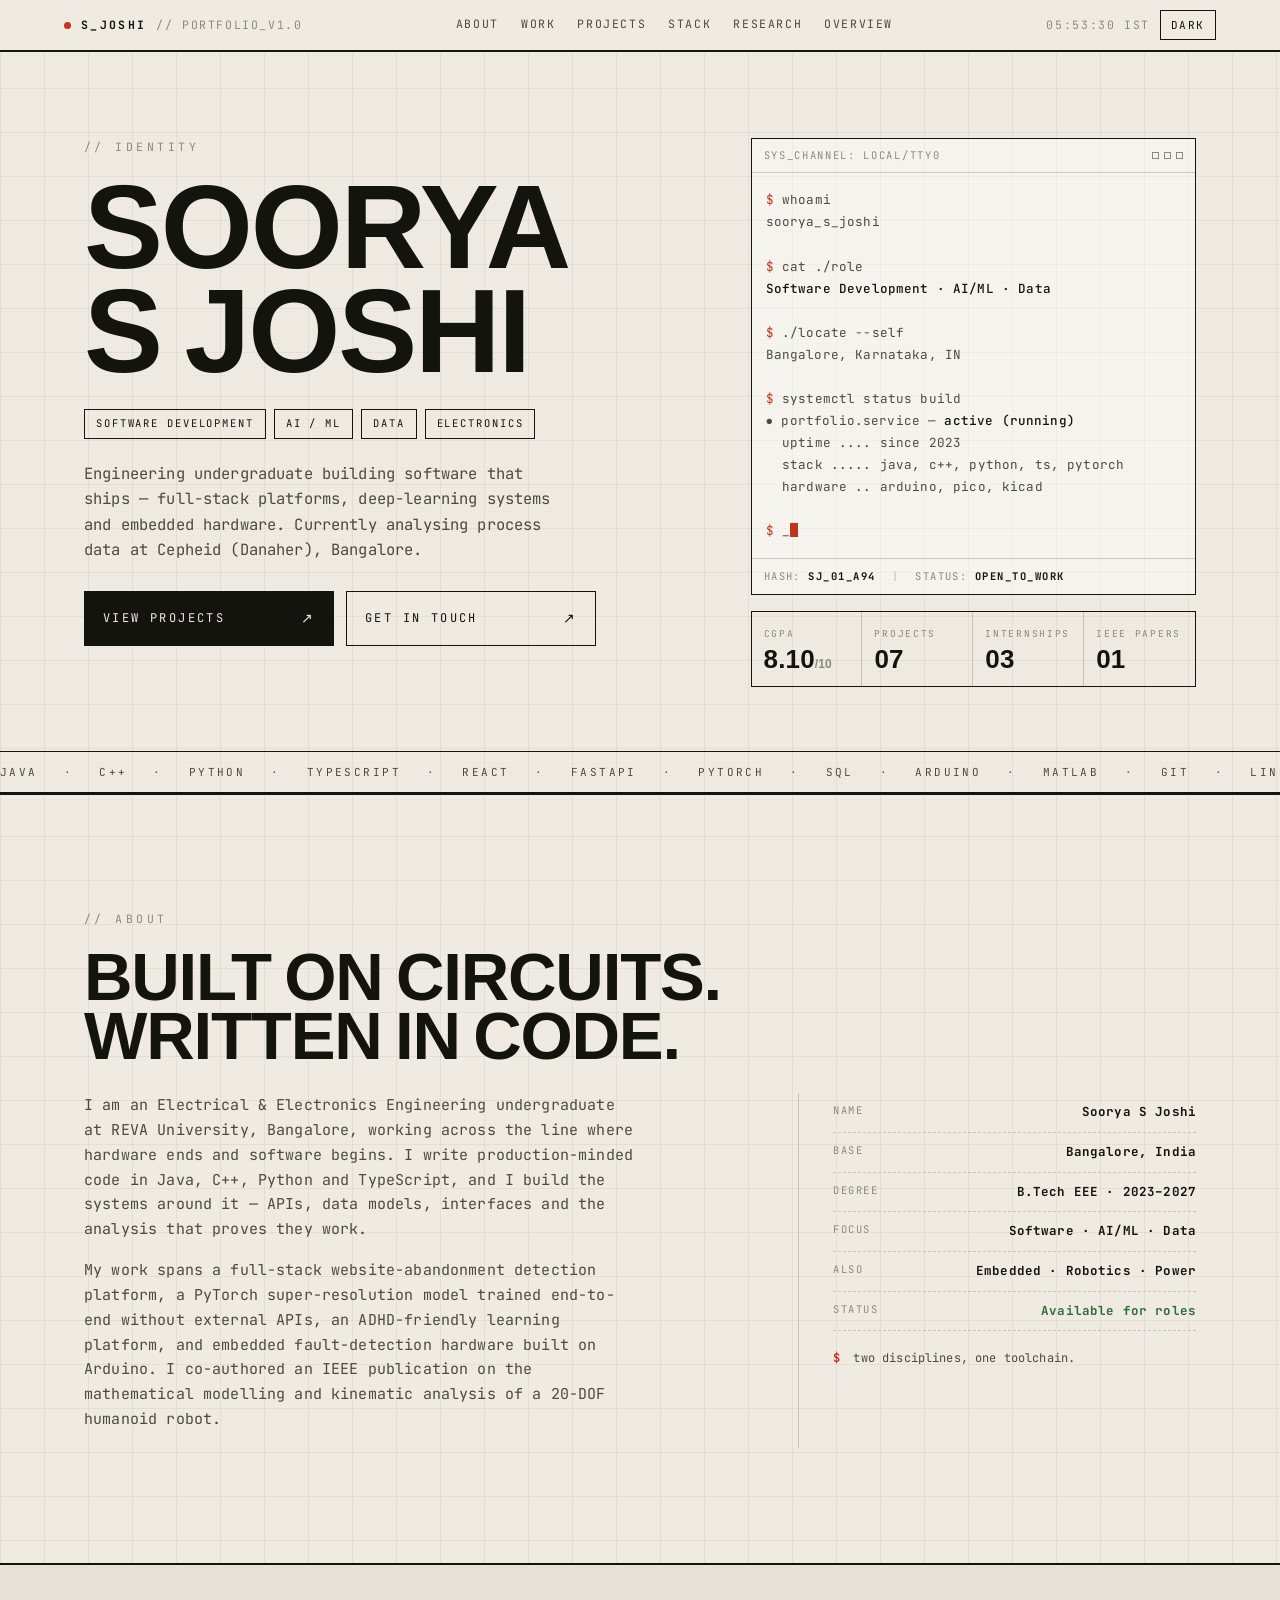
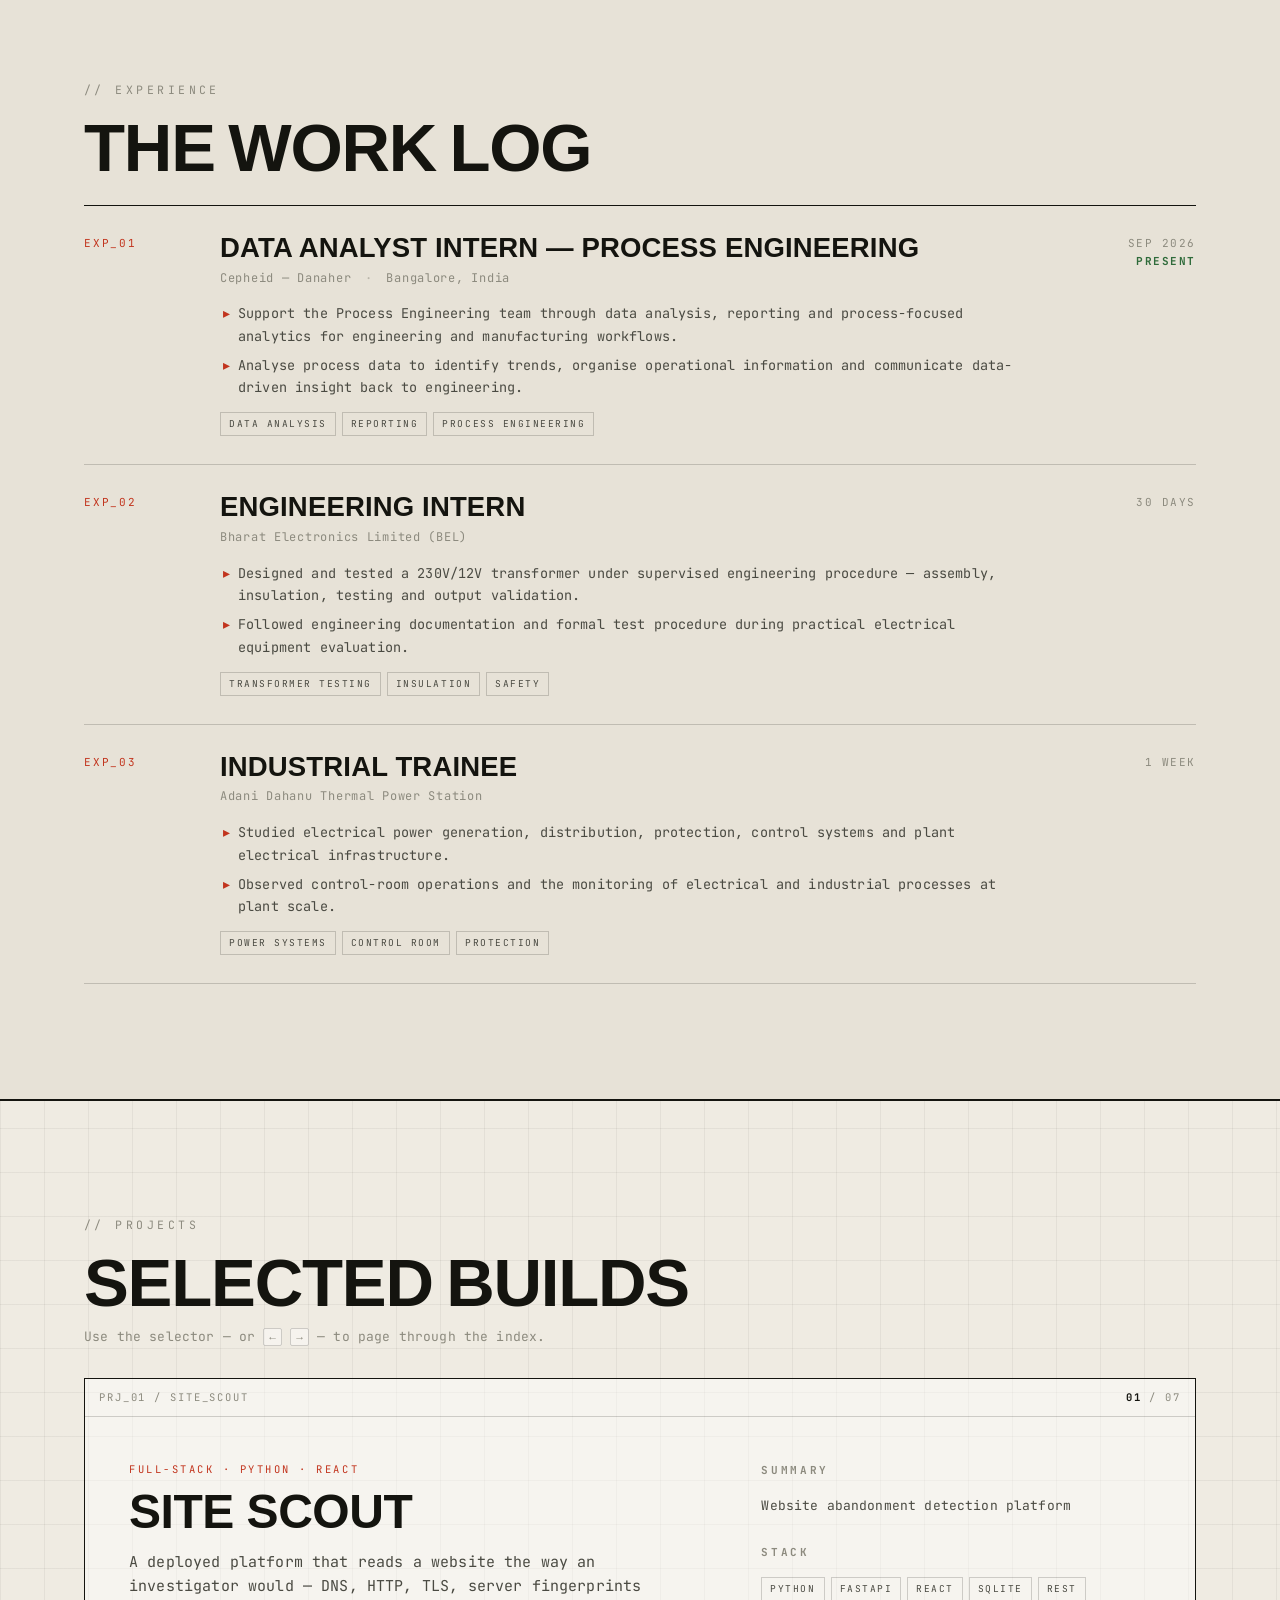
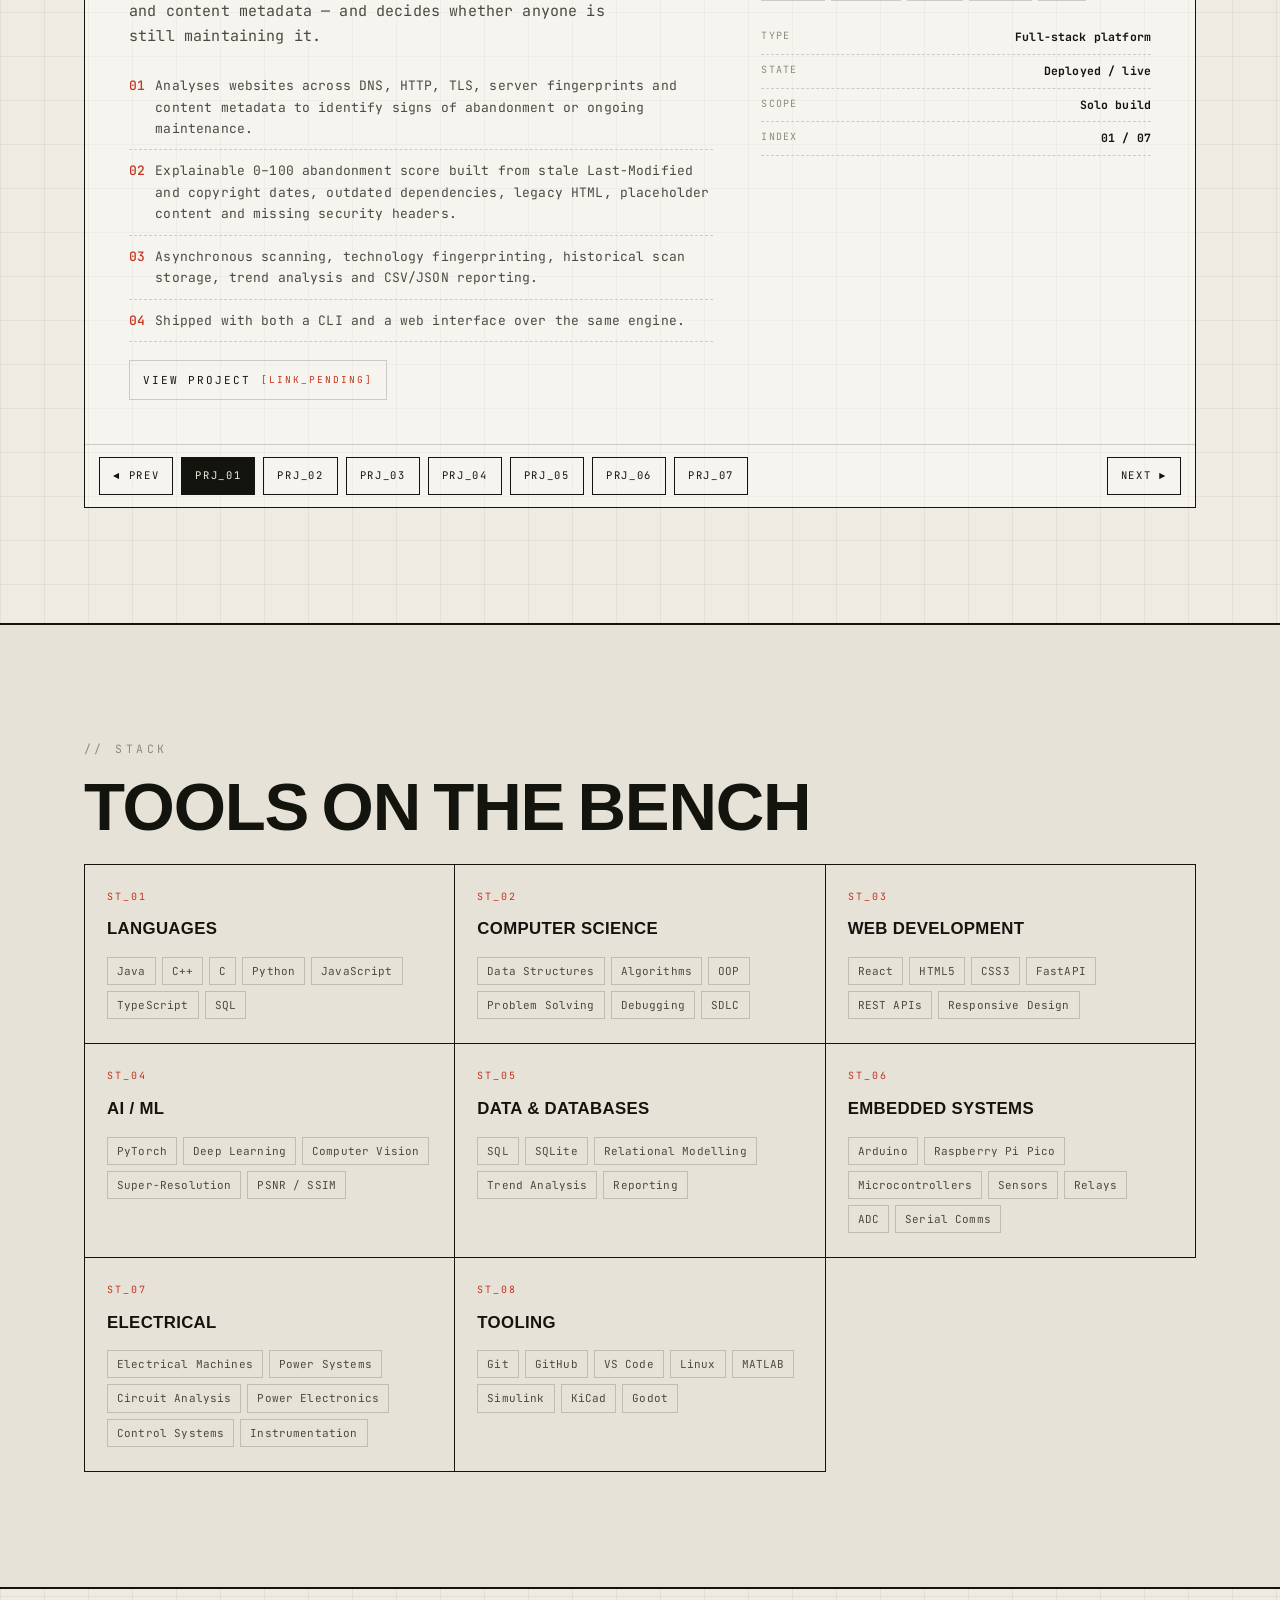
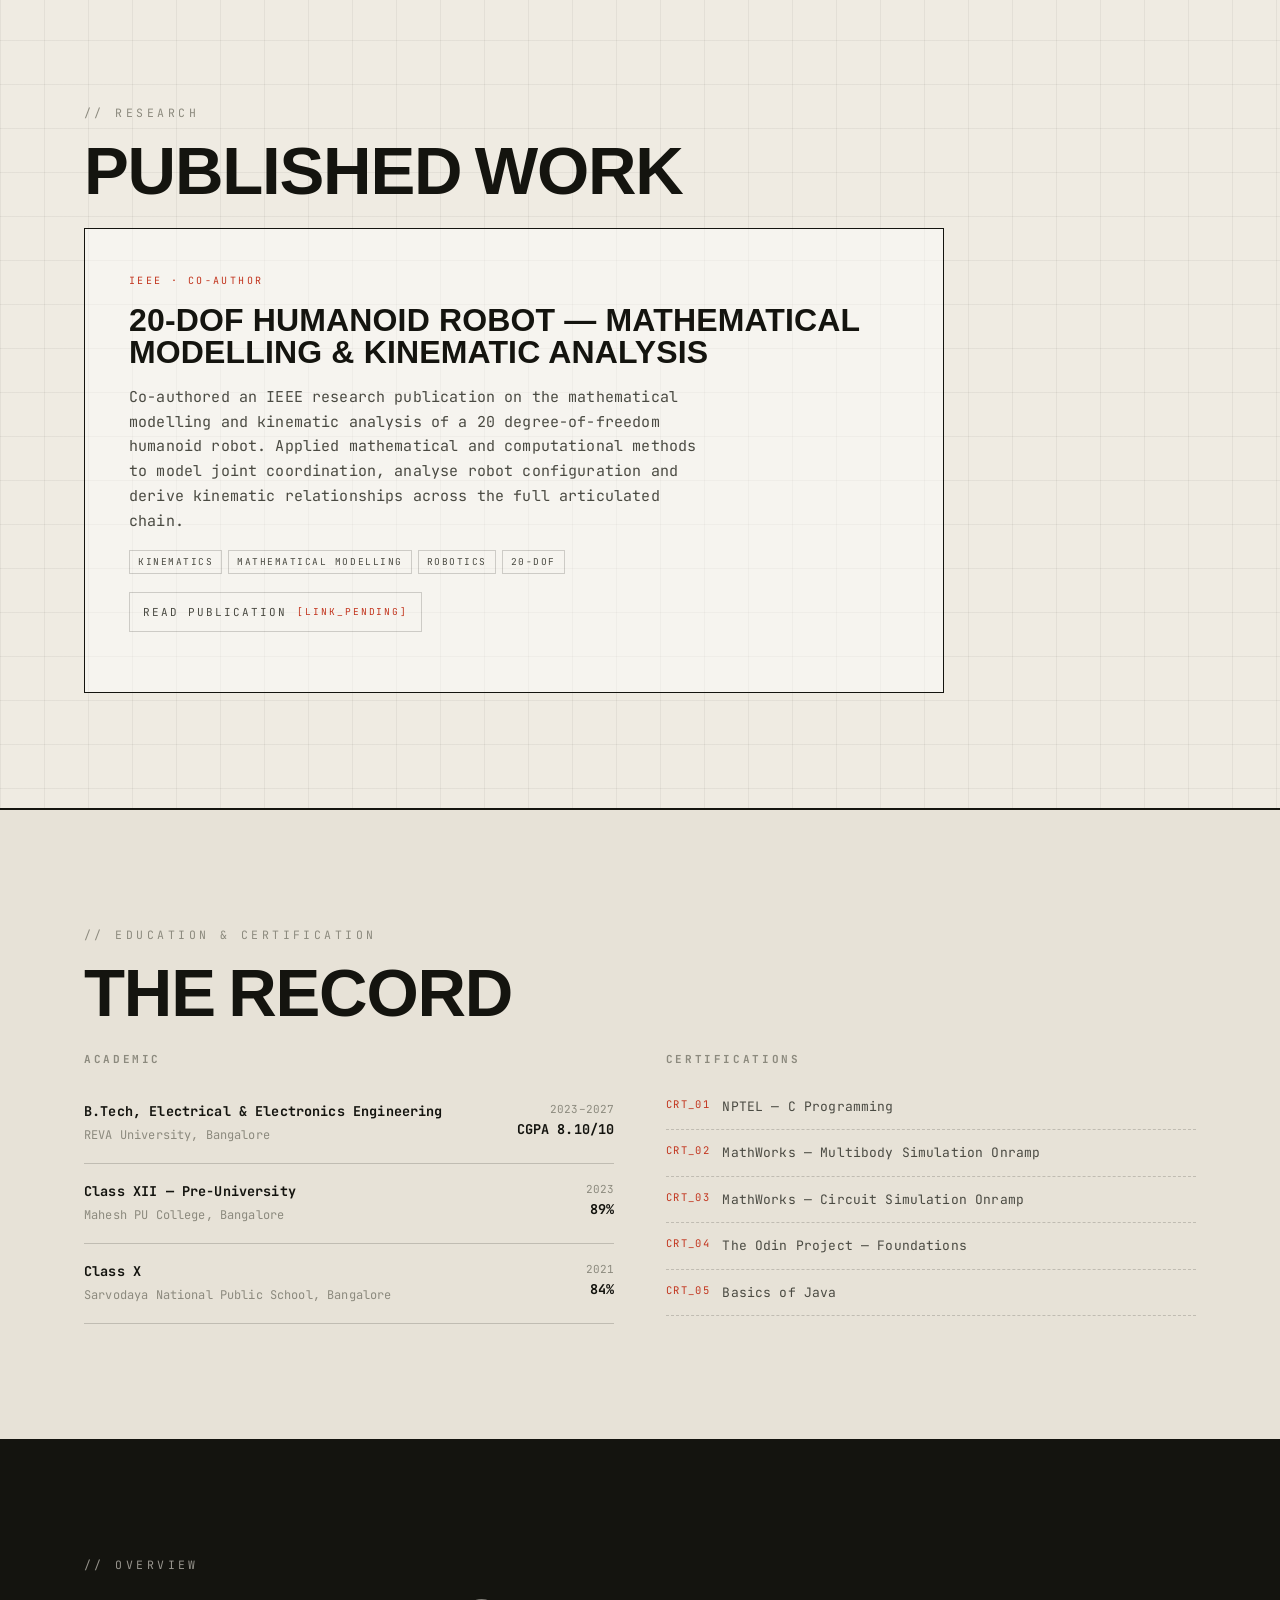
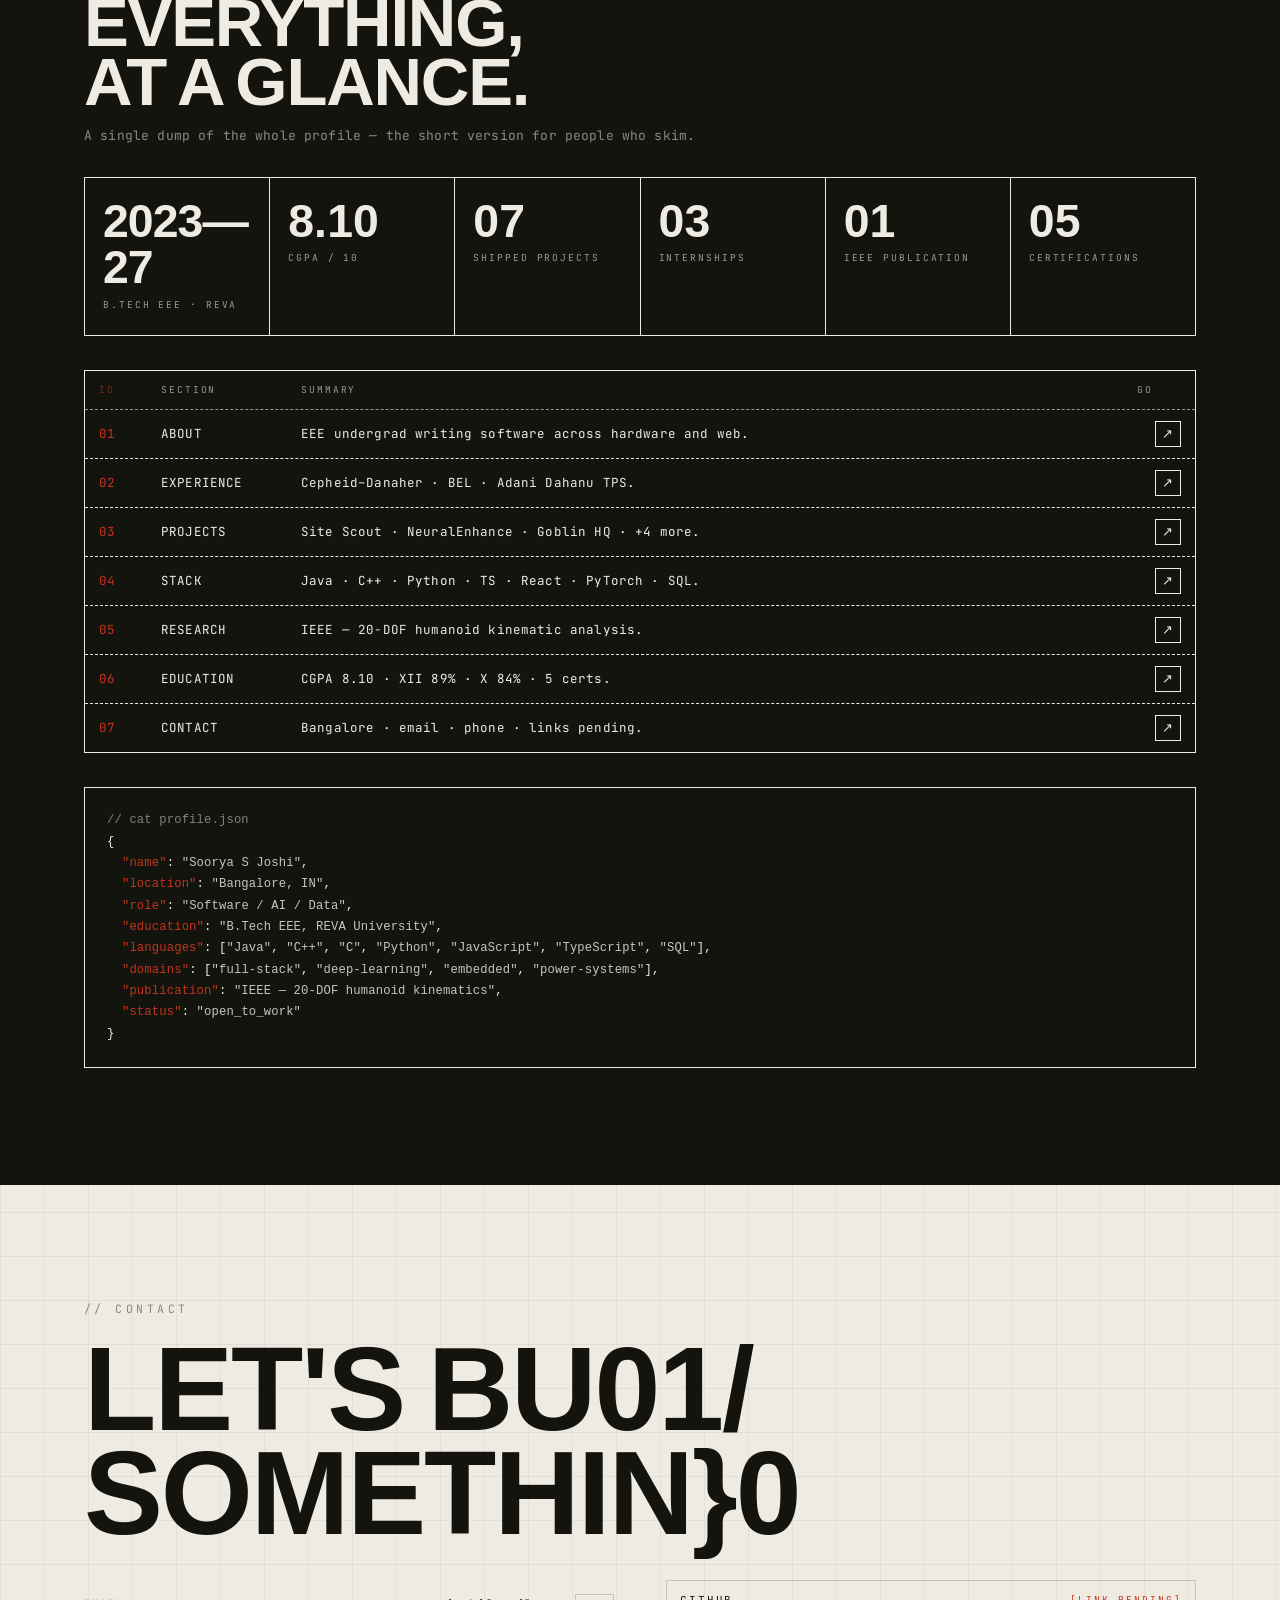
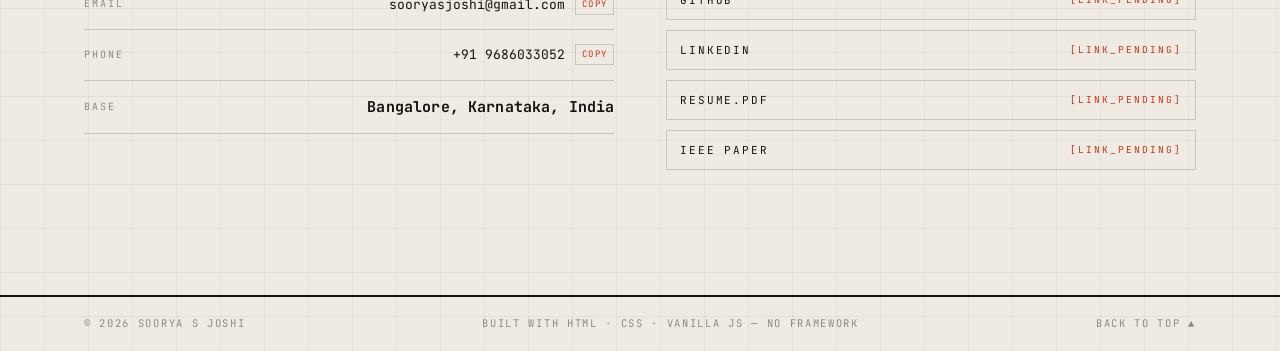
==== index.html @ dcf90691 "Add terminal-themed portfolio site Single-page portfolio for Soorya S Joshi, built from the two resu" ====
<!DOCTYPE html>
<html lang="en" data-theme="light">
<head>
<meta charset="utf-8" />
<meta name="viewport" content="width=device-width, initial-scale=1" />
<title>SOORYA S JOSHI — Software / AI / Systems</title>
<meta name="description" content="Portfolio of Soorya S Joshi — software development, AI/ML and electrical systems engineering. Bangalore, India." />
<meta name="theme-color" content="#EFEBE2" />
<link rel="preload" href="assets/fonts/Archivo-latin.woff2" as="font" type="font/woff2" crossorigin />
<link rel="preload" href="assets/fonts/JetBrainsMono-latin.woff2" as="font" type="font/woff2" crossorigin />
<link rel="stylesheet" href="assets/css/fonts.css" />
<link rel="stylesheet" href="assets/css/style.css" />
<link rel="icon" href="data:image/svg+xml,%3Csvg xmlns='http://www.w3.org/2000/svg' viewBox='0 0 100 100'%3E%3Crect width='100' height='100' fill='%23111'/%3E%3Ctext x='50' y='70' font-family='monospace' font-size='62' fill='%23EFEBE2' text-anchor='middle'%3E%3E%3C/text%3E%3C/svg%3E" />
</head>
<body>
<div class="scan" aria-hidden="true"></div>
<div class="progress" aria-hidden="true"><span id="progressBar"></span></div>

<!-- ─────────────────────────────  HEADER  ───────────────────────────── -->
<header class="topbar" id="top">
  <div class="topbar__id">
    <span class="dot" aria-hidden="true"></span>
    <a href="#top" class="topbar__name">S_JOSHI</a>
    <span class="topbar__meta">// PORTFOLIO_v1.0</span>
  </div>
  <nav class="topbar__nav" aria-label="Primary">
    <a href="#about">ABOUT</a>
    <a href="#experience">WORK</a>
    <a href="#projects">PROJECTS</a>
    <a href="#stack">STACK</a>
    <a href="#research">RESEARCH</a>
    <a href="#overview">OVERVIEW</a>
  </nav>
  <div class="topbar__sys">
    <span class="sys-clock" id="clock">--:--:--</span>
    <button class="btn-ghost" id="themeToggle" aria-pressed="false" title="Toggle theme (T)">
      <span id="themeLabel">DARK</span>
    </button>
    <button class="btn-ghost menu-toggle" id="menuToggle" aria-expanded="false" aria-controls="mobileNav">MENU</button>
  </div>
</header>

<nav class="mobilenav" id="mobileNav" aria-label="Mobile">
  <a href="#about"><i>01</i> ABOUT</a>
  <a href="#experience"><i>02</i> EXPERIENCE</a>
  <a href="#projects"><i>03</i> PROJECTS</a>
  <a href="#stack"><i>04</i> STACK</a>
  <a href="#research"><i>05</i> RESEARCH</a>
  <a href="#education"><i>06</i> EDUCATION</a>
  <a href="#overview"><i>07</i> OVERVIEW</a>
  <a href="#contact"><i>08</i> CONTACT</a>
</nav>

<main>

<!-- ─────────────────────────────  HERO  ───────────────────────────── -->
<section class="hero" id="hero">
  <div class="wrap hero__grid">
    <div class="hero__left">
      <p class="eyebrow">// IDENTITY</p>
      <h1 class="display display--xl" data-scramble>SOORYA<br />S JOSHI</h1>
      <p class="hero__role">
        <span class="tag">SOFTWARE DEVELOPMENT</span>
        <span class="tag">AI / ML</span>
        <span class="tag">DATA</span>
        <span class="tag">ELECTRONICS</span>
      </p>
      <p class="lede">
        Engineering undergraduate building software that ships — full-stack
        platforms, deep-learning systems and embedded hardware. Currently
        analysing process data at Cepheid (Danaher), Bangalore.
      </p>
      <div class="hero__cta">
        <a class="btn" href="#projects">
          <span>VIEW PROJECTS</span><span class="btn__arrow">↗</span>
        </a>
        <a class="btn btn--quiet" href="#contact">
          <span>GET IN TOUCH</span><span class="btn__arrow">↗</span>
        </a>
      </div>
    </div>

    <div class="hero__right">
      <div class="panel term" id="term">
        <div class="term__bar">
          <span>SYS_CHANNEL: LOCAL/TTY0</span>
          <span class="term__dots" aria-hidden="true"><i></i><i></i><i></i></span>
        </div>
        <pre class="term__body" id="termBody" aria-label="Terminal output"></pre>
        <div class="term__foot">
          <span>HASH: <b>SJ_01_A94</b></span>
          <span class="sep" aria-hidden="true">|</span>
          <span>STATUS: <b class="ok">OPEN_TO_WORK</b></span>
        </div>
      </div>
      <dl class="statgrid">
        <div><dt>CGPA</dt><dd>8.10<small>/10</small></dd></div>
        <div><dt>PROJECTS</dt><dd>07</dd></div>
        <div><dt>INTERNSHIPS</dt><dd>03</dd></div>
        <div><dt>IEEE PAPERS</dt><dd>01</dd></div>
      </dl>
    </div>
  </div>

  <div class="ticker" aria-hidden="true">
    <div class="ticker__track" id="tickerTrack"></div>
  </div>
</section>

<!-- ─────────────────────────────  ABOUT  ───────────────────────────── -->
<section class="band" id="about">
  <div class="wrap">
    <p class="eyebrow">// ABOUT</p>
    <h2 class="display display--lg" data-scramble>BUILT ON CIRCUITS.<br />WRITTEN IN CODE.</h2>
    <div class="cols">
      <div class="col">
        <p>
          I am an Electrical &amp; Electronics Engineering undergraduate at REVA
          University, Bangalore, working across the line where hardware ends and
          software begins. I write production-minded code in Java, C++, Python and
          TypeScript, and I build the systems around it — APIs, data models,
          interfaces and the analysis that proves they work.
        </p>
        <p>
          My work spans a full-stack website-abandonment detection platform, a
          PyTorch super-resolution model trained end-to-end without external APIs,
          an ADHD-friendly learning platform, and embedded fault-detection hardware
          built on Arduino. I co-authored an IEEE publication on the mathematical
          modelling and kinematic analysis of a 20-DOF humanoid robot.
        </p>
      </div>
      <div class="col col--meta">
        <ul class="kv">
          <li><span>NAME</span><b>Soorya S Joshi</b></li>
          <li><span>BASE</span><b>Bangalore, India</b></li>
          <li><span>DEGREE</span><b>B.Tech EEE · 2023–2027</b></li>
          <li><span>FOCUS</span><b>Software · AI/ML · Data</b></li>
          <li><span>ALSO</span><b>Embedded · Robotics · Power</b></li>
          <li><span>STATUS</span><b class="ok">Available for roles</b></li>
        </ul>
        <p class="note">
          <span class="prompt">$</span> two disciplines, one toolchain.
        </p>
      </div>
    </div>
  </div>
</section>

<!-- ─────────────────────────────  EXPERIENCE  ───────────────────────────── -->
<section class="band band--alt" id="experience">
  <div class="wrap">
    <p class="eyebrow">// EXPERIENCE</p>
    <h2 class="display display--lg" data-scramble>THE WORK LOG</h2>

    <ol class="log">
      <li class="log__row" data-reveal>
        <div class="log__idx">EXP_01</div>
        <div class="log__main">
          <h3>Data Analyst Intern — Process Engineering</h3>
          <p class="log__org">Cepheid — Danaher <span class="sep">·</span> Bangalore, India</p>
          <ul class="bullets">
            <li>Support the Process Engineering team through data analysis, reporting and process-focused analytics for engineering and manufacturing workflows.</li>
            <li>Analyse process data to identify trends, organise operational information and communicate data-driven insight back to engineering.</li>
          </ul>
          <p class="chips"><span class="chip">DATA ANALYSIS</span><span class="chip">REPORTING</span><span class="chip">PROCESS ENGINEERING</span></p>
        </div>
        <div class="log__date">SEP 2026<br /><b class="ok">PRESENT</b></div>
      </li>

      <li class="log__row" data-reveal>
        <div class="log__idx">EXP_02</div>
        <div class="log__main">
          <h3>Engineering Intern</h3>
          <p class="log__org">Bharat Electronics Limited (BEL)</p>
          <ul class="bullets">
            <li>Designed and tested a 230V/12V transformer under supervised engineering procedure — assembly, insulation, testing and output validation.</li>
            <li>Followed engineering documentation and formal test procedure during practical electrical equipment evaluation.</li>
          </ul>
          <p class="chips"><span class="chip">TRANSFORMER TESTING</span><span class="chip">INSULATION</span><span class="chip">SAFETY</span></p>
        </div>
        <div class="log__date">30 DAYS</div>
      </li>

      <li class="log__row" data-reveal>
        <div class="log__idx">EXP_03</div>
        <div class="log__main">
          <h3>Industrial Trainee</h3>
          <p class="log__org">Adani Dahanu Thermal Power Station</p>
          <ul class="bullets">
            <li>Studied electrical power generation, distribution, protection, control systems and plant electrical infrastructure.</li>
            <li>Observed control-room operations and the monitoring of electrical and industrial processes at plant scale.</li>
          </ul>
          <p class="chips"><span class="chip">POWER SYSTEMS</span><span class="chip">CONTROL ROOM</span><span class="chip">PROTECTION</span></p>
        </div>
        <div class="log__date">1 WEEK</div>
      </li>
    </ol>
  </div>
</section>

<!-- ─────────────────────────────  PROJECTS  ───────────────────────────── -->
<section class="band" id="projects">
  <div class="wrap">
    <p class="eyebrow">// PROJECTS</p>
    <h2 class="display display--lg" data-scramble>SELECTED BUILDS</h2>
    <p class="section-sub">Use the selector — or <kbd>←</kbd> <kbd>→</kbd> — to page through the index.</p>

    <div class="browser panel">
      <div class="browser__head">
        <span id="prjSlug">PRJ_01 / SITE_SCOUT</span>
        <span class="browser__count"><b id="prjNum">01</b> / 07</span>
      </div>
      <div class="browser__body" id="prjBody"><!-- injected --></div>
      <div class="browser__nav">
        <button class="pager" data-step="-1" aria-label="Previous project">◄ PREV</button>
        <div class="pager__list" id="pagerList" role="tablist" aria-label="Project selector"></div>
        <button class="pager" data-step="1" aria-label="Next project">NEXT ►</button>
      </div>
    </div>
  </div>
</section>

<!-- ─────────────────────────────  STACK  ───────────────────────────── -->
<section class="band band--alt" id="stack">
  <div class="wrap">
    <p class="eyebrow">// STACK</p>
    <h2 class="display display--lg" data-scramble>TOOLS ON THE BENCH</h2>
    <div class="stack" id="stackGrid"><!-- injected --></div>
  </div>
</section>

<!-- ─────────────────────────────  RESEARCH  ───────────────────────────── -->
<section class="band" id="research">
  <div class="wrap">
    <p class="eyebrow">// RESEARCH</p>
    <h2 class="display display--lg" data-scramble>PUBLISHED WORK</h2>
    <article class="paper panel">
      <div class="paper__tag">IEEE · CO-AUTHOR</div>
      <h3>20-DOF Humanoid Robot — Mathematical Modelling &amp; Kinematic Analysis</h3>
      <p>
        Co-authored an IEEE research publication on the mathematical modelling and
        kinematic analysis of a 20 degree-of-freedom humanoid robot. Applied
        mathematical and computational methods to model joint coordination,
        analyse robot configuration and derive kinematic relationships across the
        full articulated chain.
      </p>
      <p class="chips">
        <span class="chip">KINEMATICS</span><span class="chip">MATHEMATICAL MODELLING</span>
        <span class="chip">ROBOTICS</span><span class="chip">20-DOF</span>
      </p>
      <p class="paper__link"><a class="link-pending" href="#" data-pending>READ PUBLICATION <span>[LINK_PENDING]</span></a></p>
    </article>
  </div>
</section>

<!-- ─────────────────────────────  EDUCATION / CERTS  ───────────────────────────── -->
<section class="band band--alt" id="education">
  <div class="wrap">
    <p class="eyebrow">// EDUCATION &amp; CERTIFICATION</p>
    <h2 class="display display--lg" data-scramble>THE RECORD</h2>
    <div class="cols cols--split">
      <div class="col">
        <h4 class="minihead">ACADEMIC</h4>
        <ul class="edu">
          <li>
            <div><b>B.Tech, Electrical &amp; Electronics Engineering</b><span>REVA University, Bangalore</span></div>
            <div class="edu__meta">2023–2027<br /><b>CGPA 8.10/10</b></div>
          </li>
          <li>
            <div><b>Class XII — Pre-University</b><span>Mahesh PU College, Bangalore</span></div>
            <div class="edu__meta">2023<br /><b>89%</b></div>
          </li>
          <li>
            <div><b>Class X</b><span>Sarvodaya National Public School, Bangalore</span></div>
            <div class="edu__meta">2021<br /><b>84%</b></div>
          </li>
        </ul>
      </div>
      <div class="col">
        <h4 class="minihead">CERTIFICATIONS</h4>
        <ul class="certs">
          <li><span>CRT_01</span> NPTEL — C Programming</li>
          <li><span>CRT_02</span> MathWorks — Multibody Simulation Onramp</li>
          <li><span>CRT_03</span> MathWorks — Circuit Simulation Onramp</li>
          <li><span>CRT_04</span> The Odin Project — Foundations</li>
          <li><span>CRT_05</span> Basics of Java</li>
        </ul>
      </div>
    </div>
  </div>
</section>

<!-- ─────────────────────────────  OVERVIEW  ───────────────────────────── -->
<section class="band band--dark" id="overview">
  <div class="wrap">
    <p class="eyebrow">// OVERVIEW</p>
    <h2 class="display display--lg" data-scramble>EVERYTHING,<br />AT A GLANCE.</h2>
    <p class="section-sub">A single dump of the whole profile — the short version for people who skim.</p>

    <div class="ov">
      <div class="ov__metrics">
        <div class="ov__metric ov__metric--sm"><b>2023—27</b><span>B.TECH EEE · REVA</span></div>
        <div class="ov__metric"><b>8.10</b><span>CGPA / 10</span></div>
        <div class="ov__metric"><b>07</b><span>SHIPPED PROJECTS</span></div>
        <div class="ov__metric"><b>03</b><span>INTERNSHIPS</span></div>
        <div class="ov__metric"><b>01</b><span>IEEE PUBLICATION</span></div>
        <div class="ov__metric"><b>05</b><span>CERTIFICATIONS</span></div>
      </div>

      <div class="ov__table" role="table" aria-label="Profile overview index">
        <div class="ov__row ov__row--head" role="row">
          <span role="columnheader">ID</span>
          <span role="columnheader">SECTION</span>
          <span role="columnheader">SUMMARY</span>
          <span role="columnheader">GO</span>
        </div>
        <div class="ov__row" role="row"><span>01</span><span>ABOUT</span><span>EEE undergrad writing software across hardware and web.</span><a href="#about">↗</a></div>
        <div class="ov__row" role="row"><span>02</span><span>EXPERIENCE</span><span>Cepheid–Danaher · BEL · Adani Dahanu TPS.</span><a href="#experience">↗</a></div>
        <div class="ov__row" role="row"><span>03</span><span>PROJECTS</span><span>Site Scout · NeuralEnhance · Goblin HQ · +4 more.</span><a href="#projects">↗</a></div>
        <div class="ov__row" role="row"><span>04</span><span>STACK</span><span>Java · C++ · Python · TS · React · PyTorch · SQL.</span><a href="#stack">↗</a></div>
        <div class="ov__row" role="row"><span>05</span><span>RESEARCH</span><span>IEEE — 20-DOF humanoid kinematic analysis.</span><a href="#research">↗</a></div>
        <div class="ov__row" role="row"><span>06</span><span>EDUCATION</span><span>CGPA 8.10 · XII 89% · X 84% · 5 certs.</span><a href="#education">↗</a></div>
        <div class="ov__row" role="row"><span>07</span><span>CONTACT</span><span>Bangalore · email · phone · links pending.</span><a href="#contact">↗</a></div>
      </div>

      <pre class="ov__json" aria-label="Profile summary as JSON"><code><span class="c">// cat profile.json</span>
{
  <span class="k">"name"</span>: <span class="s">"Soorya S Joshi"</span>,
  <span class="k">"location"</span>: <span class="s">"Bangalore, IN"</span>,
  <span class="k">"role"</span>: <span class="s">"Software / AI / Data"</span>,
  <span class="k">"education"</span>: <span class="s">"B.Tech EEE, REVA University"</span>,
  <span class="k">"languages"</span>: [<span class="s">"Java"</span>, <span class="s">"C++"</span>, <span class="s">"C"</span>, <span class="s">"Python"</span>, <span class="s">"JavaScript"</span>, <span class="s">"TypeScript"</span>, <span class="s">"SQL"</span>],
  <span class="k">"domains"</span>: [<span class="s">"full-stack"</span>, <span class="s">"deep-learning"</span>, <span class="s">"embedded"</span>, <span class="s">"power-systems"</span>],
  <span class="k">"publication"</span>: <span class="s">"IEEE — 20-DOF humanoid kinematics"</span>,
  <span class="k">"status"</span>: <span class="s">"open_to_work"</span>
}</code></pre>
    </div>
  </div>
</section>

<!-- ─────────────────────────────  CONTACT  ───────────────────────────── -->
<section class="band" id="contact">
  <div class="wrap">
    <p class="eyebrow">// CONTACT</p>
    <h2 class="display display--xl" data-scramble>LET'S BUILD<br />SOMETHING.</h2>
    <div class="contact">
      <ul class="contact__list">
        <li><span>EMAIL</span><button class="copy" data-copy="sooryasjoshi@gmail.com">sooryasjoshi@gmail.com <i>COPY</i></button></li>
        <li><span>PHONE</span><button class="copy" data-copy="+91 9686033052">+91 9686033052 <i>COPY</i></button></li>
        <li><span>BASE</span><b>Bangalore, Karnataka, India</b></li>
      </ul>
      <ul class="contact__links">
        <li><a class="link-pending" href="#" data-pending>GITHUB <span>[LINK_PENDING]</span></a></li>
        <li><a class="link-pending" href="#" data-pending>LINKEDIN <span>[LINK_PENDING]</span></a></li>
        <li><a class="link-pending" href="#" data-pending>RESUME.PDF <span>[LINK_PENDING]</span></a></li>
        <li><a class="link-pending" href="#" data-pending>IEEE PAPER <span>[LINK_PENDING]</span></a></li>
      </ul>
    </div>
  </div>
</section>

</main>

<footer class="foot">
  <div class="wrap foot__inner">
    <span>© <span id="year">2026</span> SOORYA S JOSHI</span>
    <span class="foot__mid">BUILT WITH HTML · CSS · VANILLA JS — NO FRAMEWORK</span>
    <a href="#top" class="foot__top">BACK TO TOP ▲</a>
  </div>
</footer>

<div class="toast" id="toast" role="status" aria-live="polite"></div>
<script src="assets/js/main.js"></script>
</body>
</html>
---- assets/css/fonts.css ----
/* self-hosted: Archivo (variable wdth+wght) + JetBrains Mono (variable wght) */
@font-face {
  font-family: 'Archivo';
  font-style: normal;
  font-weight: 400 900;
  font-stretch: 62% 125%;
  font-display: swap;
  src: url(../fonts/Archivo-latin-ext.woff2) format('woff2');
  unicode-range: U+0100-02BA, U+02BD-02C5, U+02C7-02CC, U+02CE-02D7, U+02DD-02FF, U+0304, U+0308, U+0329, U+1D00-1DBF, U+1E00-1E9F, U+1EF2-1EFF, U+2020, U+20A0-20AB, U+20AD-20C0, U+2113, U+2C60-2C7F, U+A720-A7FF;
}
@font-face {
  font-family: 'Archivo';
  font-style: normal;
  font-weight: 400 900;
  font-stretch: 62% 125%;
  font-display: swap;
  src: url(../fonts/Archivo-latin.woff2) format('woff2');
  unicode-range: U+0000-00FF, U+0131, U+0152-0153, U+02BB-02BC, U+02C6, U+02DA, U+02DC, U+0304, U+0308, U+0329, U+2000-206F, U+20AC, U+2122, U+2191, U+2193, U+2212, U+2215, U+FEFF, U+FFFD;
}
@font-face {
  font-family: 'JetBrains Mono';
  font-style: normal;
  font-weight: 300 700;
  font-display: swap;
  src: url(../fonts/JetBrainsMono-latin-ext.woff2) format('woff2');
  unicode-range: U+0100-02BA, U+02BD-02C5, U+02C7-02CC, U+02CE-02D7, U+02DD-02FF, U+0304, U+0308, U+0329, U+1D00-1DBF, U+1E00-1E9F, U+1EF2-1EFF, U+2020, U+20A0-20AB, U+20AD-20C0, U+2113, U+2C60-2C7F, U+A720-A7FF;
}
@font-face {
  font-family: 'JetBrains Mono';
  font-style: normal;
  font-weight: 300 700;
  font-display: swap;
  src: url(../fonts/JetBrainsMono-latin.woff2) format('woff2');
  unicode-range: U+0000-00FF, U+0131, U+0152-0153, U+02BB-02BC, U+02C6, U+02DA, U+02DC, U+0304, U+0308, U+0329, U+2000-206F, U+20AC, U+2122, U+2191, U+2193, U+2212, U+2215, U+FEFF, U+FFFD;
}
---- assets/css/style.css ----
/* ============================================================
   SOORYA S JOSHI — PORTFOLIO
   Terminal / engineering-drawing aesthetic.
   Bone paper, ink rules, one signal colour.
   ============================================================ */

:root{
  --bone:      #EFEBE2;
  --bone-2:    #E7E2D7;
  --ink:       #14140F;
  --ink-soft:  #4A4A42;
  --ink-faint: #8C8A7E;
  --rule:      #14140F;
  --hair:      rgba(20,20,15,.18);
  --grid:      rgba(20,20,15,.055);
  --signal:    #C2341D;
  --ok:        #2F6B3A;

  --bg:        var(--bone);
  --bg-alt:    var(--bone-2);
  --fg:        var(--ink);
  --fg-soft:   var(--ink-soft);
  --fg-faint:  var(--ink-faint);
  --panel-bg:  rgba(255,255,255,.42);

  --mono: "JetBrains Mono", ui-monospace, SFMono-Regular, Menlo, Consolas, monospace;
  --disp: "Archivo", "Archivo Black", Impact, sans-serif;

  --pad: clamp(18px, 5vw, 64px);
  --maxw: 1240px;
  --ease: cubic-bezier(.2,.7,.2,1);
}

html[data-theme="dark"]{
  --bg:       #0D0D0B;
  --bg-alt:   #121210;
  --fg:       #EFEBE2;
  --fg-soft:  #B3AFA4;
  --fg-faint: #6E6C63;
  --rule:     #EFEBE2;
  --hair:     rgba(239,235,226,.20);
  --grid:     rgba(239,235,226,.05);
  --signal:   #E4593D;
  --ok:       #7FC08C;
  --panel-bg: rgba(255,255,255,.028);
}

*,*::before,*::after{ box-sizing:border-box; }

html{ scroll-behavior:smooth; -webkit-text-size-adjust:100%; }
@media (prefers-reduced-motion: reduce){ html{ scroll-behavior:auto; } }

body{
  margin:0;
  background:var(--bg);
  color:var(--fg);
  font-family:var(--mono);
  font-size:15px;
  line-height:1.65;
  font-weight:400;
  letter-spacing:.01em;
  overflow-x:hidden;
  background-image:
    linear-gradient(var(--grid) 1px, transparent 1px),
    linear-gradient(90deg, var(--grid) 1px, transparent 1px);
  background-size:44px 44px;
  transition:background-color .35s var(--ease), color .35s var(--ease);
}

::selection{ background:var(--signal); color:var(--bone); }

a{ color:inherit; }
h1,h2,h3,h4{ margin:0; }
p{ margin:0 0 1.1em; }
kbd{
  font:inherit; font-size:11px; border:1px solid var(--hair);
  padding:1px 5px; border-radius:2px; background:var(--panel-bg);
}

/* ── overlays ─────────────────────────────────────────────── */
.scan{
  position:fixed; inset:0; pointer-events:none; z-index:90; opacity:.35;
  background:repeating-linear-gradient(to bottom, transparent 0 3px, rgba(20,20,15,.025) 3px 4px);
  mix-blend-mode:multiply;
}
html[data-theme="dark"] .scan{ mix-blend-mode:screen; opacity:.25;
  background:repeating-linear-gradient(to bottom, transparent 0 3px, rgba(255,255,255,.018) 3px 4px); }

.progress{ position:fixed; top:0; left:0; right:0; height:2px; z-index:120; }
.progress span{ display:block; height:100%; width:0; background:var(--signal); }

/* ── layout ───────────────────────────────────────────────── */
.wrap{ max-width:var(--maxw); margin:0 auto; padding-inline:var(--pad); }

.band{ scroll-margin-top:62px; padding:clamp(56px,9vw,120px) 0; border-top:2px solid var(--rule); position:relative; }
.band--alt{ background:var(--bg-alt); }
.band--dark{ background:var(--fg); color:var(--bg); border-color:var(--fg); }
.band--dark .eyebrow{ color:var(--bg); opacity:.6; }

/* ── header ───────────────────────────────────────────────── */
.topbar{
  position:sticky; top:0; z-index:100;
  display:flex; align-items:center; justify-content:space-between; gap:16px;
  padding:10px var(--pad);
  border-bottom:2px solid var(--rule);
  background:color-mix(in srgb, var(--bg) 88%, transparent);
  backdrop-filter:blur(8px);
  font-size:11.5px; letter-spacing:.14em; text-transform:uppercase;
}
.topbar__id{ display:flex; align-items:center; gap:10px; }
.topbar__name{ text-decoration:none; font-weight:700; letter-spacing:.2em; }
.topbar__meta{ color:var(--fg-faint); }
.dot{ width:7px; height:7px; background:var(--signal); border-radius:50%; animation:pulse 2.4s infinite; }
@keyframes pulse{ 0%,100%{opacity:1} 50%{opacity:.25} }

.topbar__nav{ display:flex; gap:22px; }
.topbar__nav a{
  text-decoration:none; color:var(--fg-soft); position:relative; padding-bottom:2px;
  transition:color .2s var(--ease);
}
.topbar__nav a::after{
  content:""; position:absolute; left:0; bottom:-1px; height:1px; width:0;
  background:var(--signal); transition:width .25s var(--ease);
}
.topbar__nav a:hover, .topbar__nav a.is-active{ color:var(--fg); }
.topbar__nav a:hover::after, .topbar__nav a.is-active::after{ width:100%; }

.topbar__sys{ display:flex; align-items:center; gap:10px; }
.sys-clock{ color:var(--fg-faint); font-variant-numeric:tabular-nums; }

.btn-ghost{
  font:inherit; font-size:11px; letter-spacing:.14em; text-transform:uppercase;
  background:transparent; color:var(--fg); border:1px solid var(--rule);
  padding:5px 10px; cursor:pointer; transition:background .2s var(--ease), color .2s var(--ease);
}
.btn-ghost:hover{ background:var(--fg); color:var(--bg); }
.menu-toggle{ display:none; }

.mobilenav{ display:none; }

/* ── hero ─────────────────────────────────────────────────── */
.hero{ padding-top:clamp(40px,7vw,86px); }
.hero__grid{ display:grid; grid-template-columns:1.15fr .85fr; gap:clamp(28px,5vw,64px); align-items:start; }

.eyebrow{
  font-size:11.5px; letter-spacing:.3em; text-transform:uppercase;
  color:var(--fg-faint); margin:0 0 18px;
}

.display{
  font-family:var(--disp);
  font-weight:900;
  font-stretch:80%;
  line-height:.88;
  letter-spacing:-.018em;
  word-spacing:-.06em;
  text-transform:uppercase;
}
.display--xl{ font-size:clamp(3.1rem, 9.4vw, 7.4rem); }
.display--lg{ font-size:clamp(2.1rem, 5.6vw, 4.2rem); margin-bottom:28px; }

.hero__role{ display:flex; flex-wrap:wrap; gap:8px; margin:26px 0 22px; }
.tag{
  border:1px solid var(--rule); padding:5px 11px;
  font-size:10.5px; letter-spacing:.18em; text-transform:uppercase;
}
.lede{ max-width:52ch; color:var(--fg-soft); font-size:15.5px; }

.hero__cta{ display:flex; flex-wrap:wrap; gap:12px; margin-top:28px; }
.btn{
  display:inline-flex; align-items:center; justify-content:space-between; gap:36px;
  min-width:250px; padding:15px 18px;
  border:1px solid var(--rule); text-decoration:none;
  font-size:12px; letter-spacing:.2em; text-transform:uppercase;
  background:var(--fg); color:var(--bg);
  transition:transform .18s var(--ease), box-shadow .18s var(--ease);
}
.btn:hover{ transform:translate(-2px,-2px); box-shadow:4px 4px 0 var(--signal); }
.btn--quiet{ background:transparent; color:var(--fg); }
.btn--quiet:hover{ box-shadow:4px 4px 0 var(--rule); }
.btn__arrow{ font-size:14px; }

/* ── panels / terminal ────────────────────────────────────── */
.panel{ border:1px solid var(--rule); background:var(--panel-bg); }

.term{ font-size:13px; }
.term__bar{
  display:flex; justify-content:space-between; align-items:center;
  padding:8px 12px; border-bottom:1px solid var(--hair);
  font-size:10.5px; letter-spacing:.16em; color:var(--fg-faint); text-transform:uppercase;
}
.term__dots{ display:flex; gap:5px; }
.term__dots i{ width:7px; height:7px; border:1px solid var(--fg-faint); display:block; }
.term__body{
  margin:0; padding:16px 14px; min-height:232px; white-space:pre-wrap; word-break:break-word;
  font-family:var(--mono); font-size:12.6px; line-height:1.75; color:var(--fg-soft);
}
.term__body b{ color:var(--fg); font-weight:500; }
.term__body .p{ color:var(--signal); }
.term__foot{
  display:flex; gap:10px; align-items:center;
  padding:9px 12px; border-top:1px solid var(--hair);
  font-size:10.5px; letter-spacing:.14em; text-transform:uppercase; color:var(--fg-faint);
}
.term__foot b{ color:var(--fg); }
.ok{ color:var(--ok); }
.cursor{ display:inline-block; width:8px; height:14px; background:var(--signal); vertical-align:-2px; animation:blink 1s steps(2) infinite; }
@keyframes blink{ 50%{opacity:0} }

.statgrid{ display:grid; grid-template-columns:repeat(4,1fr); margin:16px 0 0; border:1px solid var(--rule); }
.statgrid div{ padding:14px 12px; border-right:1px solid var(--hair); }
.statgrid div:last-child{ border-right:0; }
.statgrid dt{ font-size:9.5px; letter-spacing:.18em; color:var(--fg-faint); }
.statgrid dd{ margin:4px 0 0; font-family:var(--disp); font-weight:900; font-stretch:86%; font-size:26px; line-height:1; }
.statgrid dd small{ font-size:12px; color:var(--fg-faint); }

/* ── ticker ───────────────────────────────────────────────── */
.ticker{
  margin-top:clamp(36px,5.5vw,64px);
  border-top:1px solid var(--rule); border-bottom:1px solid var(--rule);
  overflow:hidden; padding:11px 0;
  font-size:11px; letter-spacing:.22em; text-transform:uppercase; color:var(--fg-soft);
}
.ticker__track{ display:flex; gap:26px; width:max-content; animation:slide 38s linear infinite; }
.ticker__track span{ white-space:nowrap; }
.ticker__track span::after{ content:"·"; margin-left:26px; color:var(--signal); }
@keyframes slide{ to{ transform:translateX(-50%); } }
@media (prefers-reduced-motion: reduce){ .ticker__track{ animation:none; } }

/* ── generic text blocks ──────────────────────────────────── */
.section-sub{ color:var(--fg-faint); font-size:13px; margin:-14px 0 30px; }
.cols{ display:grid; grid-template-columns:1.25fr .75fr; gap:clamp(24px,4vw,56px); }
.cols--split{ grid-template-columns:1fr 1fr; }
.col p{ color:var(--fg-soft); max-width:62ch; }
.col--meta{ border-left:1px solid var(--hair); padding-left:clamp(16px,3vw,34px); }

.kv{ list-style:none; margin:0 0 18px; padding:0; }
.kv li{ display:flex; justify-content:space-between; gap:14px; padding:9px 0; border-bottom:1px dashed var(--hair); font-size:12.5px; }
.kv span{ color:var(--fg-faint); letter-spacing:.14em; font-size:10.5px; }
.note{ color:var(--fg-faint); font-size:12px; }
.prompt{ color:var(--signal); font-weight:700; margin-right:6px; }
.minihead{ font-size:11px; letter-spacing:.24em; color:var(--fg-faint); margin:0 0 16px; text-transform:uppercase; }

/* ── experience log ───────────────────────────────────────── */
.log{ list-style:none; margin:0; padding:0; border-top:1px solid var(--rule); }
.log__row{
  display:grid; grid-template-columns:100px 1fr 130px; gap:clamp(14px,3vw,36px);
  padding:28px 0; border-bottom:1px solid var(--hair);
  opacity:0; transform:translateY(14px); transition:opacity .6s var(--ease), transform .6s var(--ease);
}
.log__row.is-in{ opacity:1; transform:none; }
.log__idx{ font-size:11px; letter-spacing:.16em; color:var(--signal); }
.log__main h3{ font-family:var(--disp); font-weight:800; font-stretch:88%; font-size:clamp(1.25rem,2.4vw,1.72rem); text-transform:uppercase; line-height:1.05; }
.log__org{ color:var(--fg-faint); font-size:12px; margin:6px 0 14px; letter-spacing:.06em; }
.sep{ opacity:.5; margin:0 6px; }
.bullets{ margin:0 0 14px; padding-left:18px; }
.bullets li{ color:var(--fg-soft); font-size:13.5px; margin-bottom:7px; }
.bullets li::marker{ content:"▸ "; color:var(--signal); }
.chips{ display:flex; flex-wrap:wrap; gap:6px; margin:0; }
.chip{ border:1px solid var(--hair); padding:3px 8px; font-size:9.5px; letter-spacing:.16em; color:var(--fg-soft); }
.log__date{ font-size:11px; letter-spacing:.14em; color:var(--fg-faint); text-align:right; }

/* ── project browser ──────────────────────────────────────── */
.browser__head{
  display:flex; justify-content:space-between; align-items:center;
  padding:10px 14px; border-bottom:1px solid var(--hair);
  font-size:10.5px; letter-spacing:.18em; color:var(--fg-faint); text-transform:uppercase;
}
.browser__count b{ color:var(--fg); }
.browser__body{ padding:clamp(22px,4vw,44px); min-height:400px; }

.prj{ display:grid; grid-template-columns:1.2fr .8fr; gap:clamp(22px,4vw,48px); animation:fade .4s var(--ease); }
@keyframes fade{ from{ opacity:0; transform:translateY(8px); } }
@media (prefers-reduced-motion: reduce){ .prj{ animation:none; } }
.prj h3{ font-family:var(--disp); font-weight:900; font-stretch:84%; text-transform:uppercase;
  font-size:clamp(1.7rem,4vw,3rem); line-height:.94; letter-spacing:-.01em; }
.prj__kicker{ font-size:10.5px; letter-spacing:.24em; color:var(--signal); margin:0 0 10px; }
.prj__desc{ color:var(--fg-soft); margin-top:16px; max-width:58ch; }
.prj__points{ list-style:none; margin:0; padding:0; }
.prj__points li{ display:flex; gap:10px; padding:10px 0; border-bottom:1px dashed var(--hair); font-size:13px; color:var(--fg-soft); }
.prj__points li b{ color:var(--signal); font-weight:500; flex:none; }
.prj__side .minihead{ margin-top:0; }
.prj__meta{ list-style:none; margin:20px 0 0; padding:0; font-size:11.5px; }
.prj__meta li{ display:flex; justify-content:space-between; padding:7px 0; border-bottom:1px dashed var(--hair); }
.prj__meta span{ color:var(--fg-faint); letter-spacing:.12em; font-size:10px; }

.link-pending{
  display:inline-flex; align-items:center; gap:10px; text-decoration:none;
  border:1px solid var(--hair); padding:10px 13px; margin-top:18px;
  font-size:11px; letter-spacing:.18em; text-transform:uppercase;
  transition:border-color .2s var(--ease), color .2s var(--ease);
}
.link-pending span{ color:var(--signal); font-size:9.5px; }
.link-pending:hover{ border-color:var(--rule); }

.browser__nav{ display:flex; align-items:stretch; gap:8px; padding:12px 14px; border-top:1px solid var(--hair); flex-wrap:wrap; }
.pager, .pager__btn{
  font:inherit; font-size:10.5px; letter-spacing:.16em; text-transform:uppercase;
  border:1px solid var(--rule); background:transparent; color:var(--fg);
  padding:9px 13px; cursor:pointer; transition:background .18s var(--ease), color .18s var(--ease);
}
.pager:hover, .pager__btn:hover{ background:var(--fg); color:var(--bg); }
.pager__list{ display:flex; gap:8px; flex:1; flex-wrap:wrap; }
.pager__btn[aria-selected="true"]{ background:var(--fg); color:var(--bg); }

/* ── stack ────────────────────────────────────────────────── */
.stack{ display:grid; grid-template-columns:repeat(auto-fit,minmax(288px,1fr)); border-top:1px solid var(--rule); border-left:1px solid var(--rule); }
.stack__cell{ border-right:1px solid var(--rule); border-bottom:1px solid var(--rule); padding:24px 22px; }
.stack__cell h4{ font-family:var(--disp); font-weight:800; font-stretch:88%; font-size:1.05rem; text-transform:uppercase; letter-spacing:.02em; }
.stack__no{ font-size:10px; letter-spacing:.2em; color:var(--signal); display:block; margin-bottom:10px; }
.stack__cell ul{ list-style:none; margin:14px 0 0; padding:0; display:flex; flex-wrap:wrap; gap:6px; }
.stack__cell li{ border:1px solid var(--hair); padding:4px 9px; font-size:11px; color:var(--fg-soft); transition:border-color .2s var(--ease), color .2s var(--ease); }
.stack__cell li:hover{ border-color:var(--signal); color:var(--fg); }

/* ── research ─────────────────────────────────────────────── */
.paper{ padding:clamp(24px,4vw,44px); max-width:860px; }
.paper__tag{ font-size:10px; letter-spacing:.24em; color:var(--signal); margin-bottom:14px; }
.paper h3{ font-family:var(--disp); font-weight:800; font-stretch:88%; text-transform:uppercase; font-size:clamp(1.3rem,2.8vw,2rem); line-height:1.02; margin-bottom:16px; }
.paper p{ color:var(--fg-soft); max-width:64ch; }

/* ── education ────────────────────────────────────────────── */
.edu, .certs{ list-style:none; margin:0; padding:0; }
.edu li{ display:flex; justify-content:space-between; gap:18px; padding:16px 0; border-bottom:1px solid var(--hair); }
.edu b{ display:block; font-weight:700; font-size:13.5px; }
.edu span{ color:var(--fg-faint); font-size:12px; }
.edu__meta{ text-align:right; font-size:11px; color:var(--fg-faint); white-space:nowrap; }
.edu__meta b{ color:var(--fg); }
.certs li{ display:flex; gap:12px; padding:12px 0; border-bottom:1px dashed var(--hair); font-size:13px; color:var(--fg-soft); }
.certs span{ color:var(--signal); font-size:10.5px; letter-spacing:.14em; }

/* ── overview ─────────────────────────────────────────────── */
.ov{ display:grid; gap:clamp(20px,3vw,34px); }
.ov__metrics{ display:grid; grid-template-columns:repeat(auto-fit,minmax(150px,1fr)); border-top:1px solid; border-left:1px solid; border-color:currentColor; }
.ov__metric{ border-right:1px solid currentColor; border-bottom:1px solid currentColor; padding:20px 18px; }
.ov__metric--sm b{ font-size:clamp(1.5rem,3vw,2.2rem); letter-spacing:-.02em; }
.ov__metric b{ display:block; font-family:var(--disp); font-weight:900; font-stretch:84%; font-size:clamp(1.9rem,4vw,2.9rem); line-height:1; }
.ov__metric span{ font-size:9.5px; letter-spacing:.2em; opacity:.62; }

.ov__table{ border:1px solid currentColor; font-size:12.5px; }
.ov__row{ display:grid; grid-template-columns:52px 130px 1fr 44px; align-items:center; gap:10px; padding:11px 14px; border-bottom:1px dashed currentColor; }
.ov__row:last-child{ border-bottom:0; }
.ov__row--head{ font-size:9.5px; letter-spacing:.2em; opacity:.6; }
.ov__row span:first-child{ color:var(--signal); }
.ov__row a{ text-decoration:none; justify-self:end; border:1px solid currentColor; width:26px; height:26px; display:grid; place-items:center; transition:background .2s var(--ease); }
.ov__row a:hover{ background:var(--bg); color:var(--fg); }

.ov__json{
  margin:0; padding:22px; overflow-x:auto; border:1px solid currentColor;
  font-size:12.2px; line-height:1.75;
}
.ov__json .c{ opacity:.5; }
.ov__json .k{ color:var(--signal); }
.ov__json .s{ opacity:.82; }

/* ── contact ──────────────────────────────────────────────── */
.contact{ display:grid; grid-template-columns:1fr 1fr; gap:clamp(22px,4vw,52px); margin-top:34px; }
.contact__list, .contact__links{ list-style:none; margin:0; padding:0; }
.contact__list li{ display:flex; justify-content:space-between; align-items:center; gap:16px; padding:14px 0; border-bottom:1px solid var(--hair); }
.contact__list span{ font-size:10px; letter-spacing:.2em; color:var(--fg-faint); }
.copy{
  font:inherit; font-size:13px; background:transparent; border:0; color:var(--fg);
  cursor:pointer; display:inline-flex; align-items:center; gap:10px; padding:0;
}
.copy i{ font-style:normal; font-size:9px; letter-spacing:.16em; color:var(--signal); border:1px solid var(--hair); padding:2px 6px; }
.copy:hover i{ border-color:var(--signal); }
.contact__links li{ margin-bottom:10px; }
.contact__links .link-pending{ margin-top:0; width:100%; justify-content:space-between; }

/* ── footer ───────────────────────────────────────────────── */
.foot{ border-top:2px solid var(--rule); padding:18px 0; font-size:10.5px; letter-spacing:.16em; text-transform:uppercase; color:var(--fg-faint); }
.foot__inner{ display:flex; justify-content:space-between; gap:16px; flex-wrap:wrap; }
.foot__top{ text-decoration:none; }
.foot__top:hover{ color:var(--fg); }

/* ── toast ────────────────────────────────────────────────── */
.toast{
  position:fixed; left:50%; bottom:28px; transform:translate(-50%,20px);
  background:var(--fg); color:var(--bg); padding:10px 16px;
  font-size:11px; letter-spacing:.16em; text-transform:uppercase;
  opacity:0; pointer-events:none; transition:opacity .25s var(--ease), transform .25s var(--ease); z-index:130;
}
.toast.is-on{ opacity:1; transform:translate(-50%,0); }

/* ── reveal ───────────────────────────────────────────────── */
[data-reveal]{ opacity:0; transform:translateY(14px); transition:opacity .6s var(--ease), transform .6s var(--ease); }
[data-reveal].is-in{ opacity:1; transform:none; }
@media (prefers-reduced-motion: reduce){
  [data-reveal], .log__row{ opacity:1 !important; transform:none !important; }
}

:focus-visible{ outline:2px solid var(--signal); outline-offset:3px; }

/* ── responsive ───────────────────────────────────────────── */
@media (max-width: 1040px){
  .hero__grid, .cols, .cols--split, .prj, .contact{ grid-template-columns:1fr; }
  .col--meta{ border-left:0; border-top:1px solid var(--hair); padding-left:0; padding-top:24px; }
}
@media (max-width: 760px){
  body{ font-size:14px; background-size:32px 32px; }
  .topbar__nav{ display:none; }
  .topbar__meta{ display:none; }
  .menu-toggle{ display:inline-block; }
  .sys-clock{ display:none; }
  .mobilenav{
    display:grid; position:sticky; top:47px; z-index:99;
    max-height:0; overflow:hidden; background:var(--bg-alt);
    border-bottom:1px solid transparent; transition:max-height .35s var(--ease);
  }
  .mobilenav.is-open{ max-height:460px; border-bottom:2px solid var(--rule); }
  .mobilenav a{
    text-decoration:none; padding:14px var(--pad); border-bottom:1px dashed var(--hair);
    font-size:12px; letter-spacing:.2em; display:flex; gap:14px;
  }
  .mobilenav i{ font-style:normal; color:var(--signal); }
  .statgrid{ grid-template-columns:repeat(2,1fr); }
  .statgrid div:nth-child(2){ border-right:0; }
  .statgrid div:nth-child(-n+2){ border-bottom:1px solid var(--hair); }
  .log__row{ grid-template-columns:1fr; gap:10px; }
  .log__date{ text-align:left; }
  .btn{ min-width:100%; }
  .ov__row{ grid-template-columns:38px 1fr 34px; }
  .ov__row span:nth-child(3){ display:none; }
  .ov__row--head span:nth-child(3){ display:none; }
  .browser__body{ min-height:0; }
}
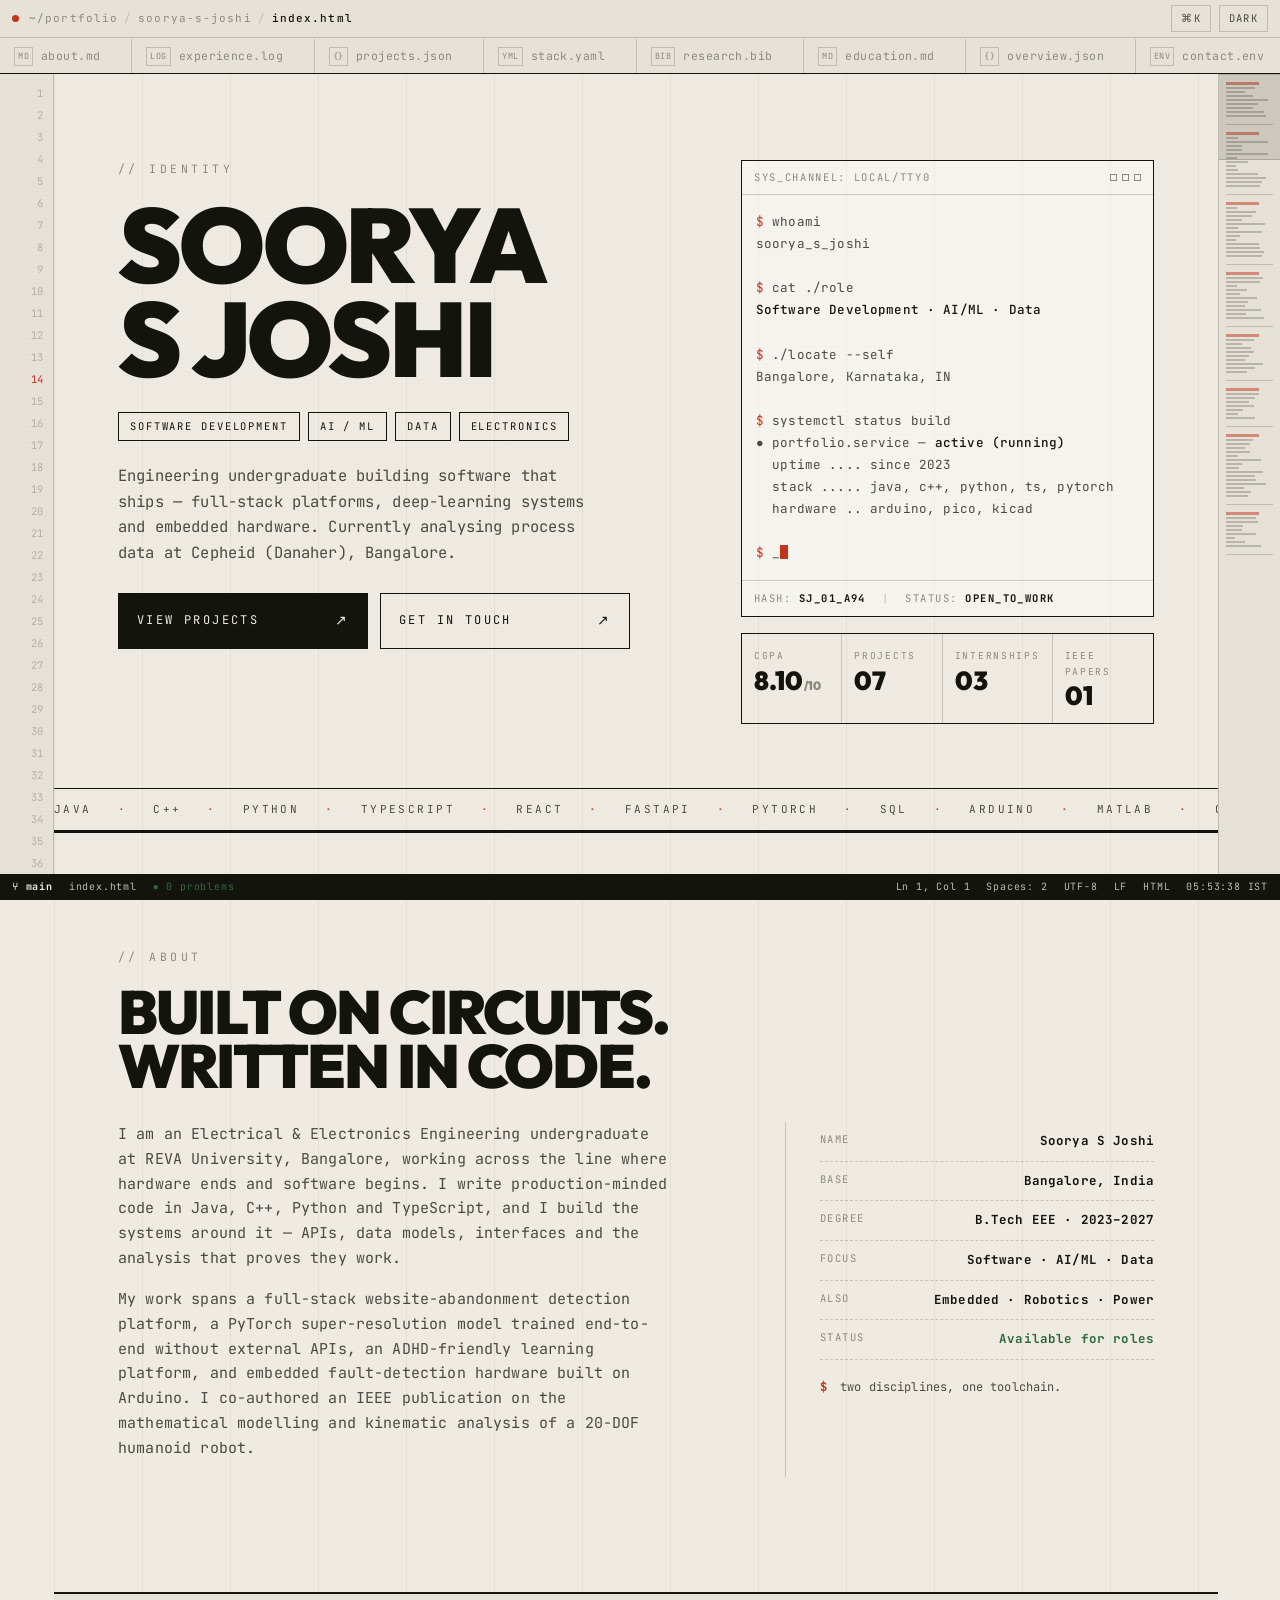
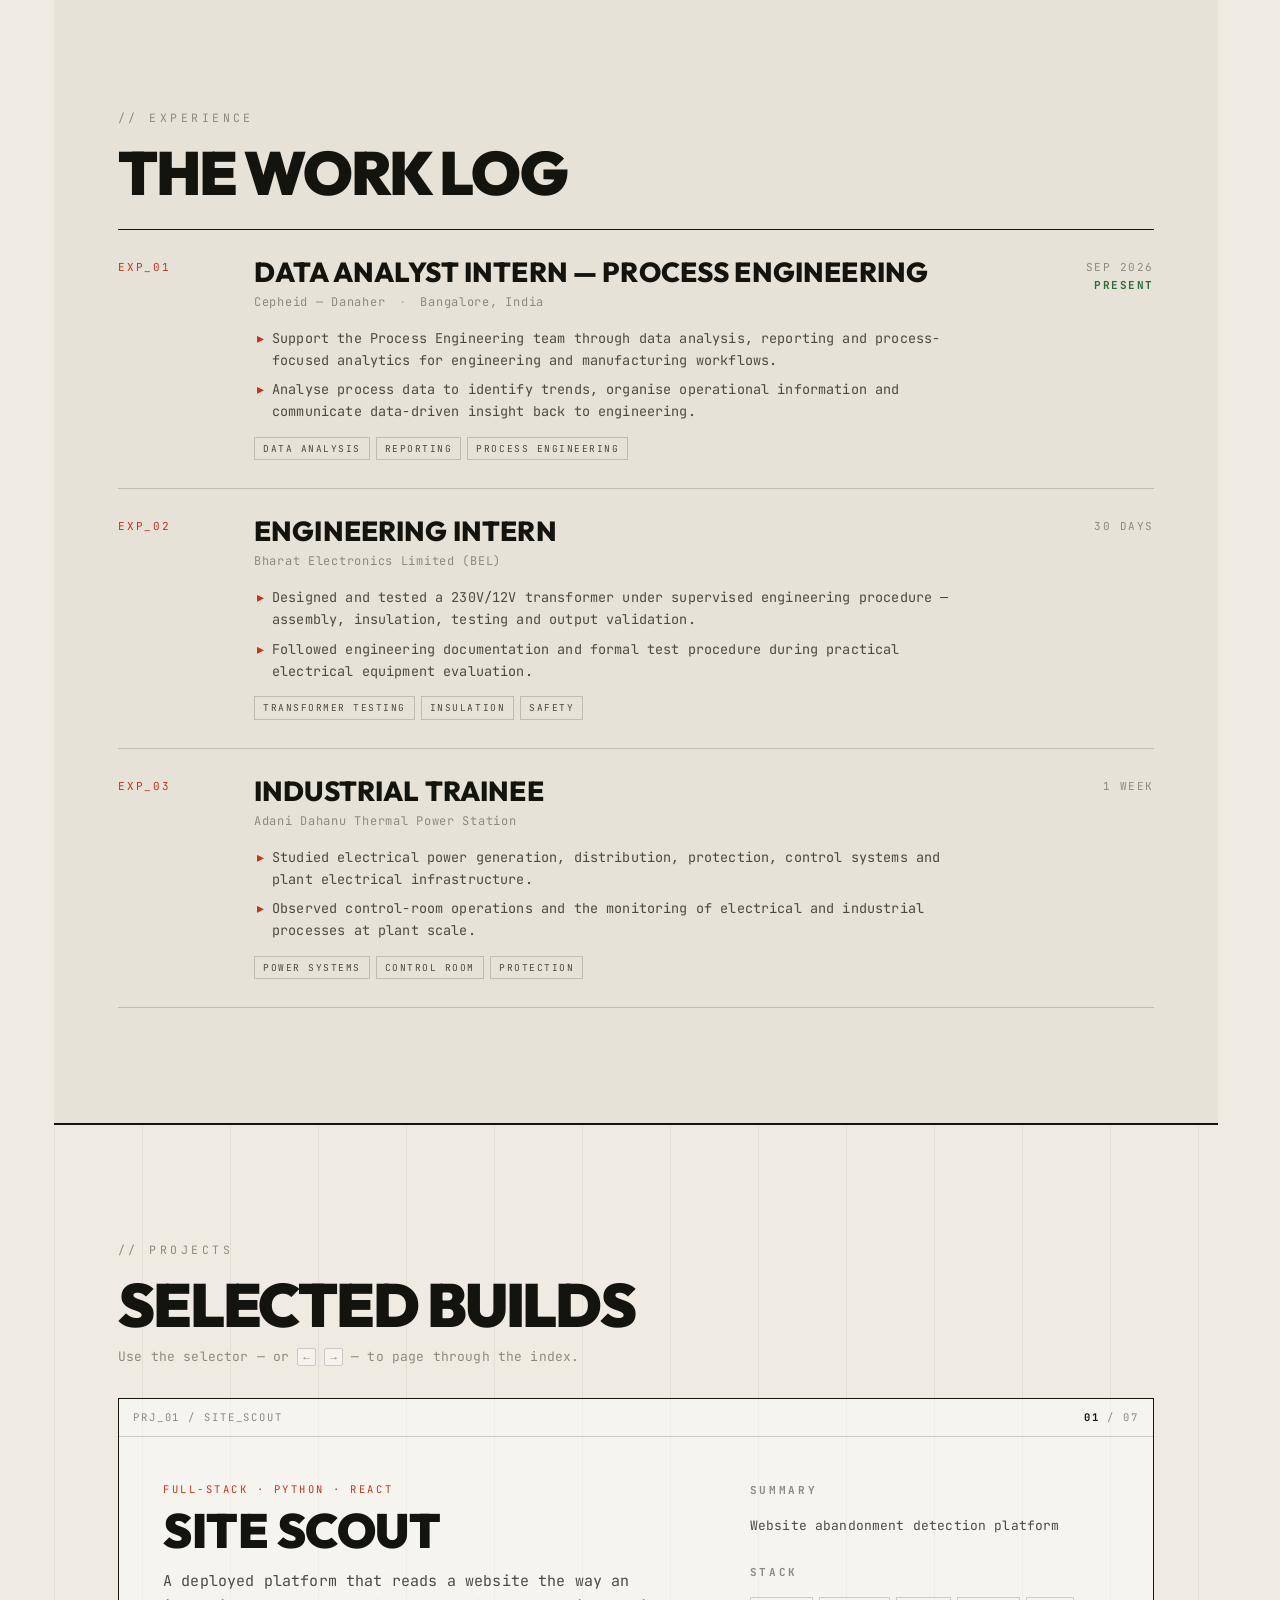
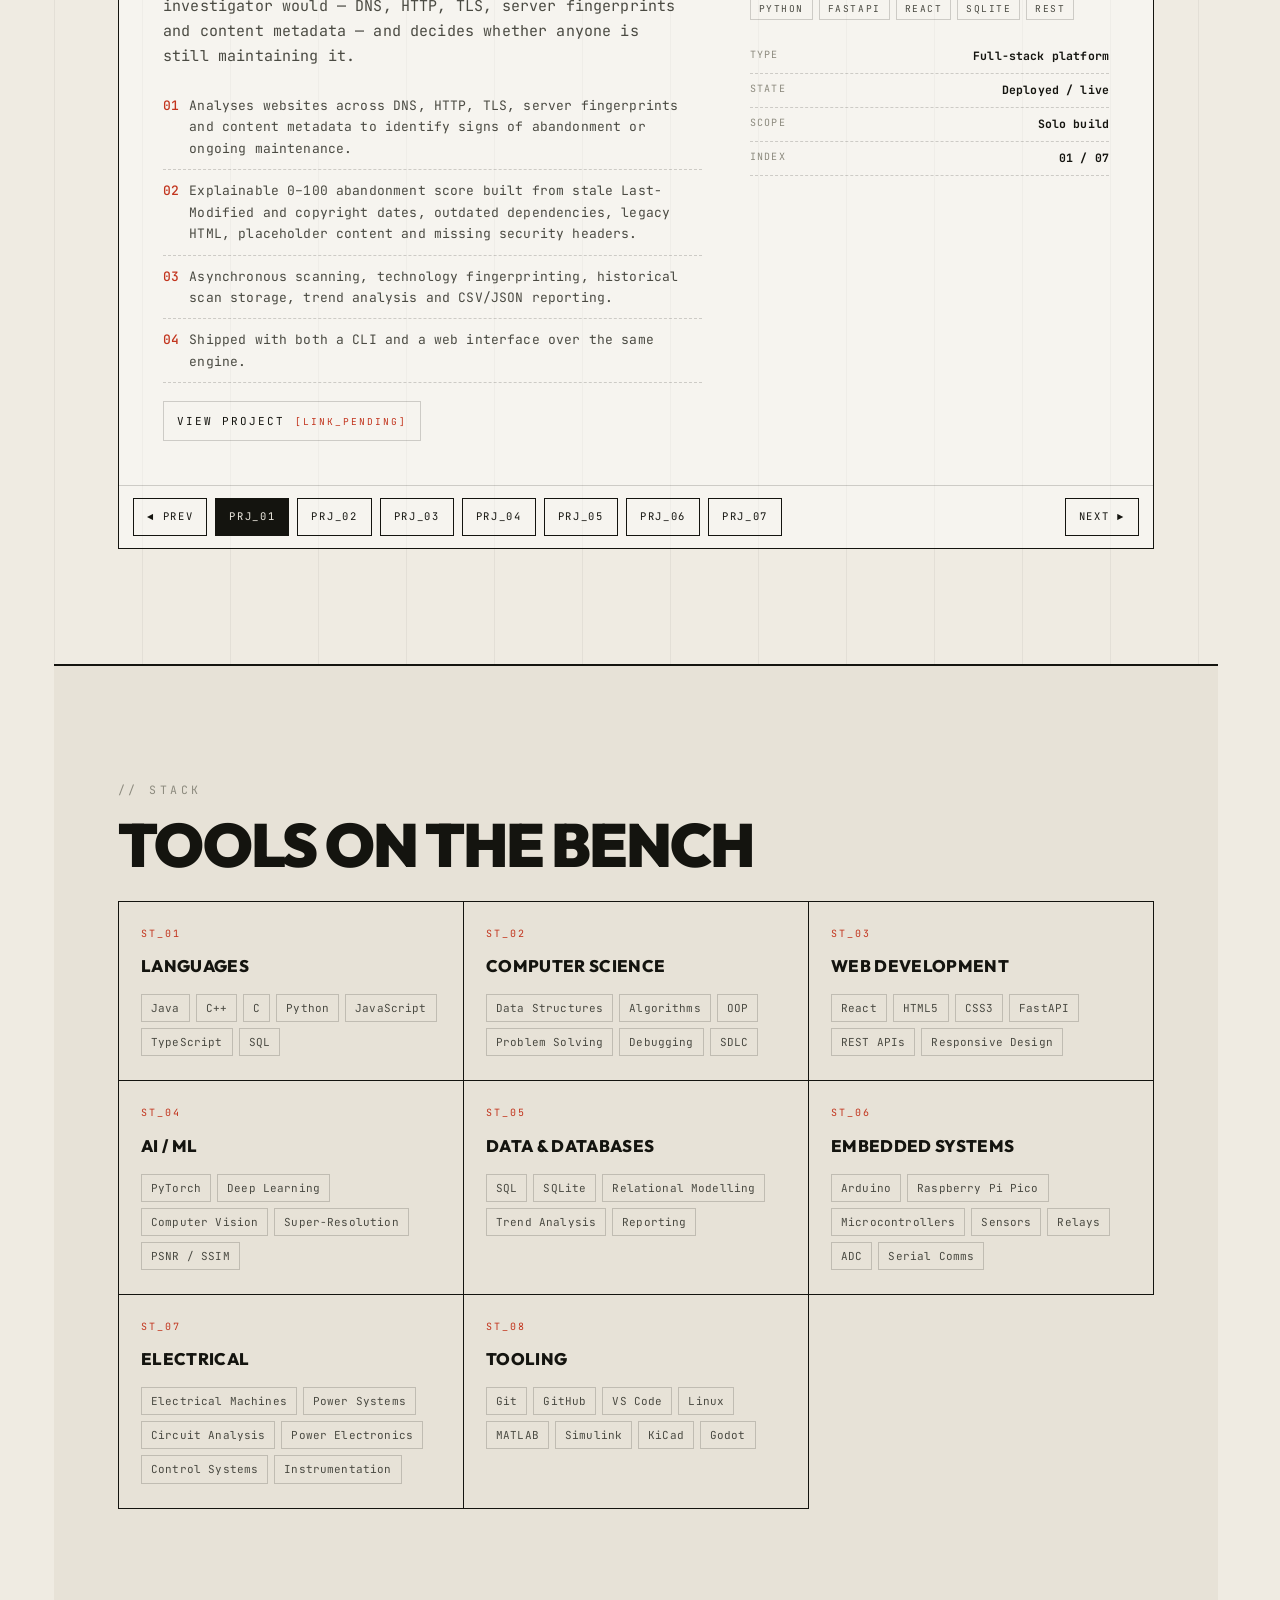
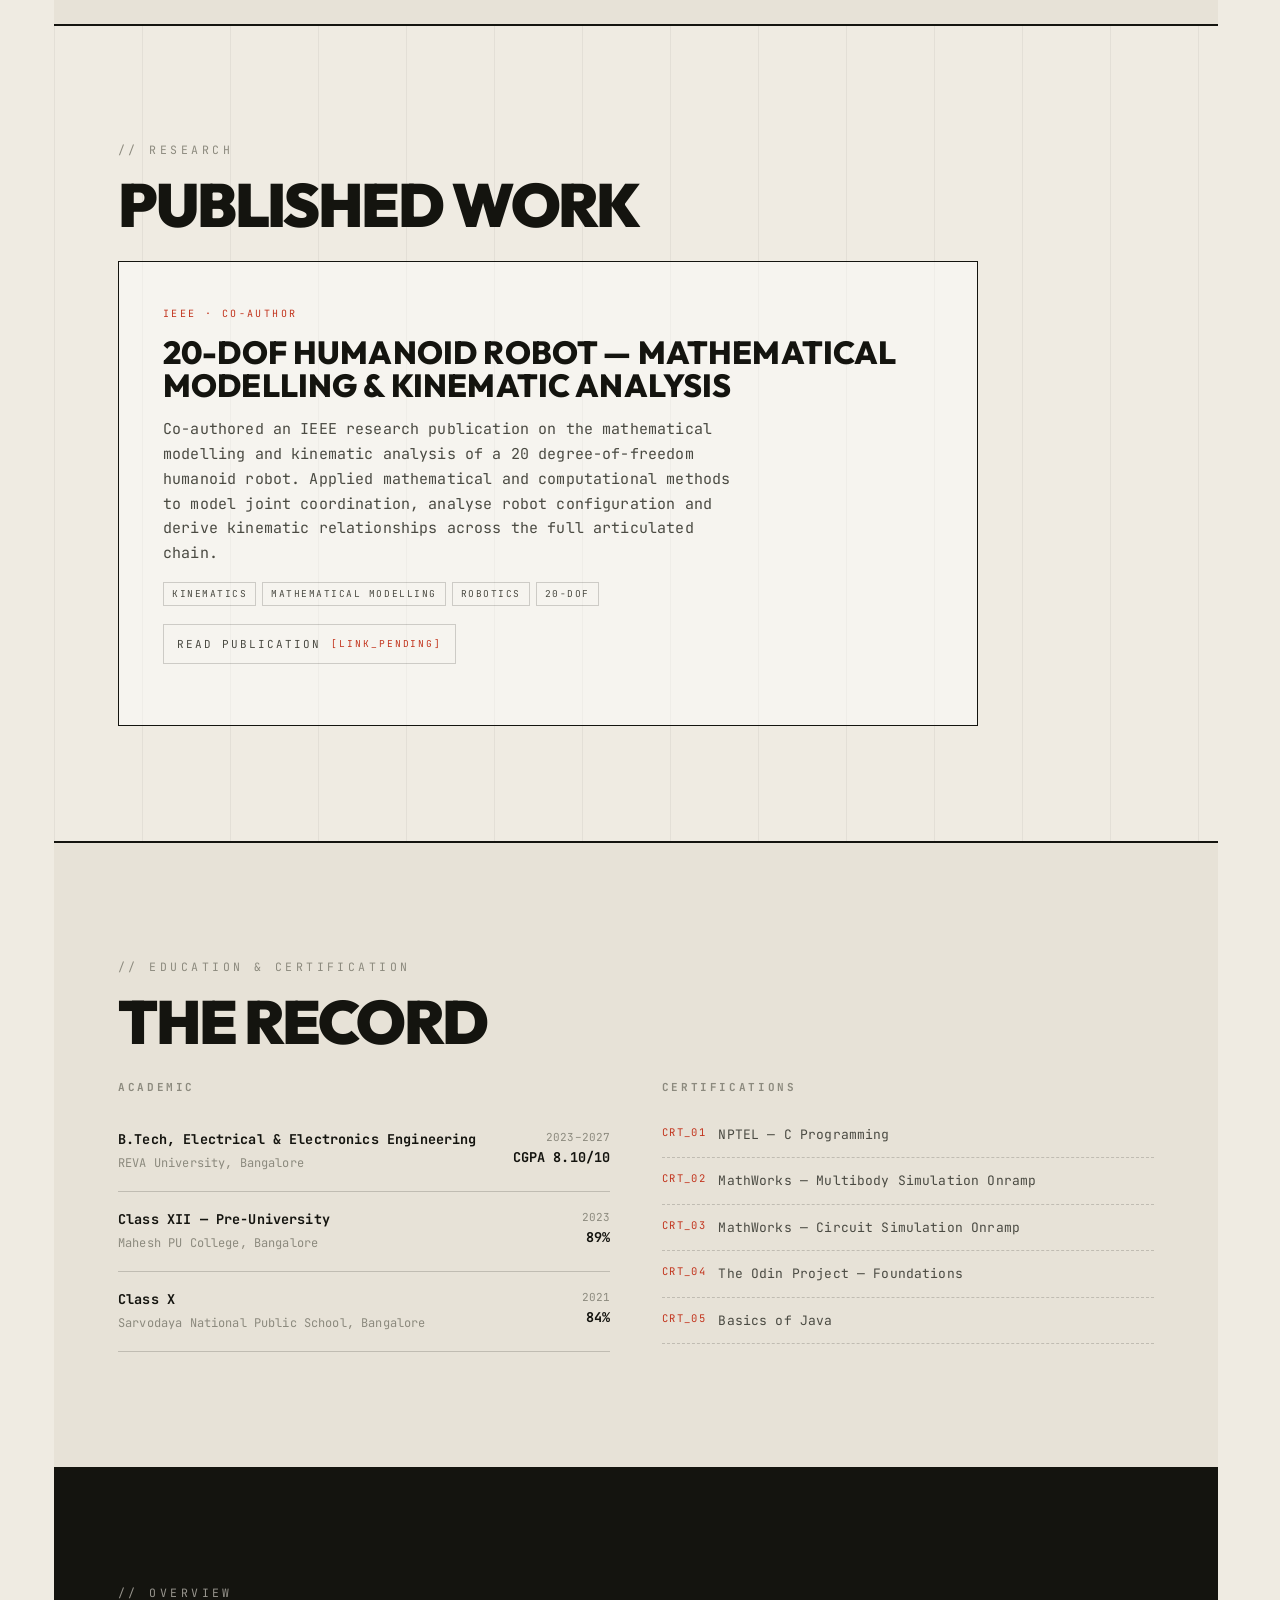
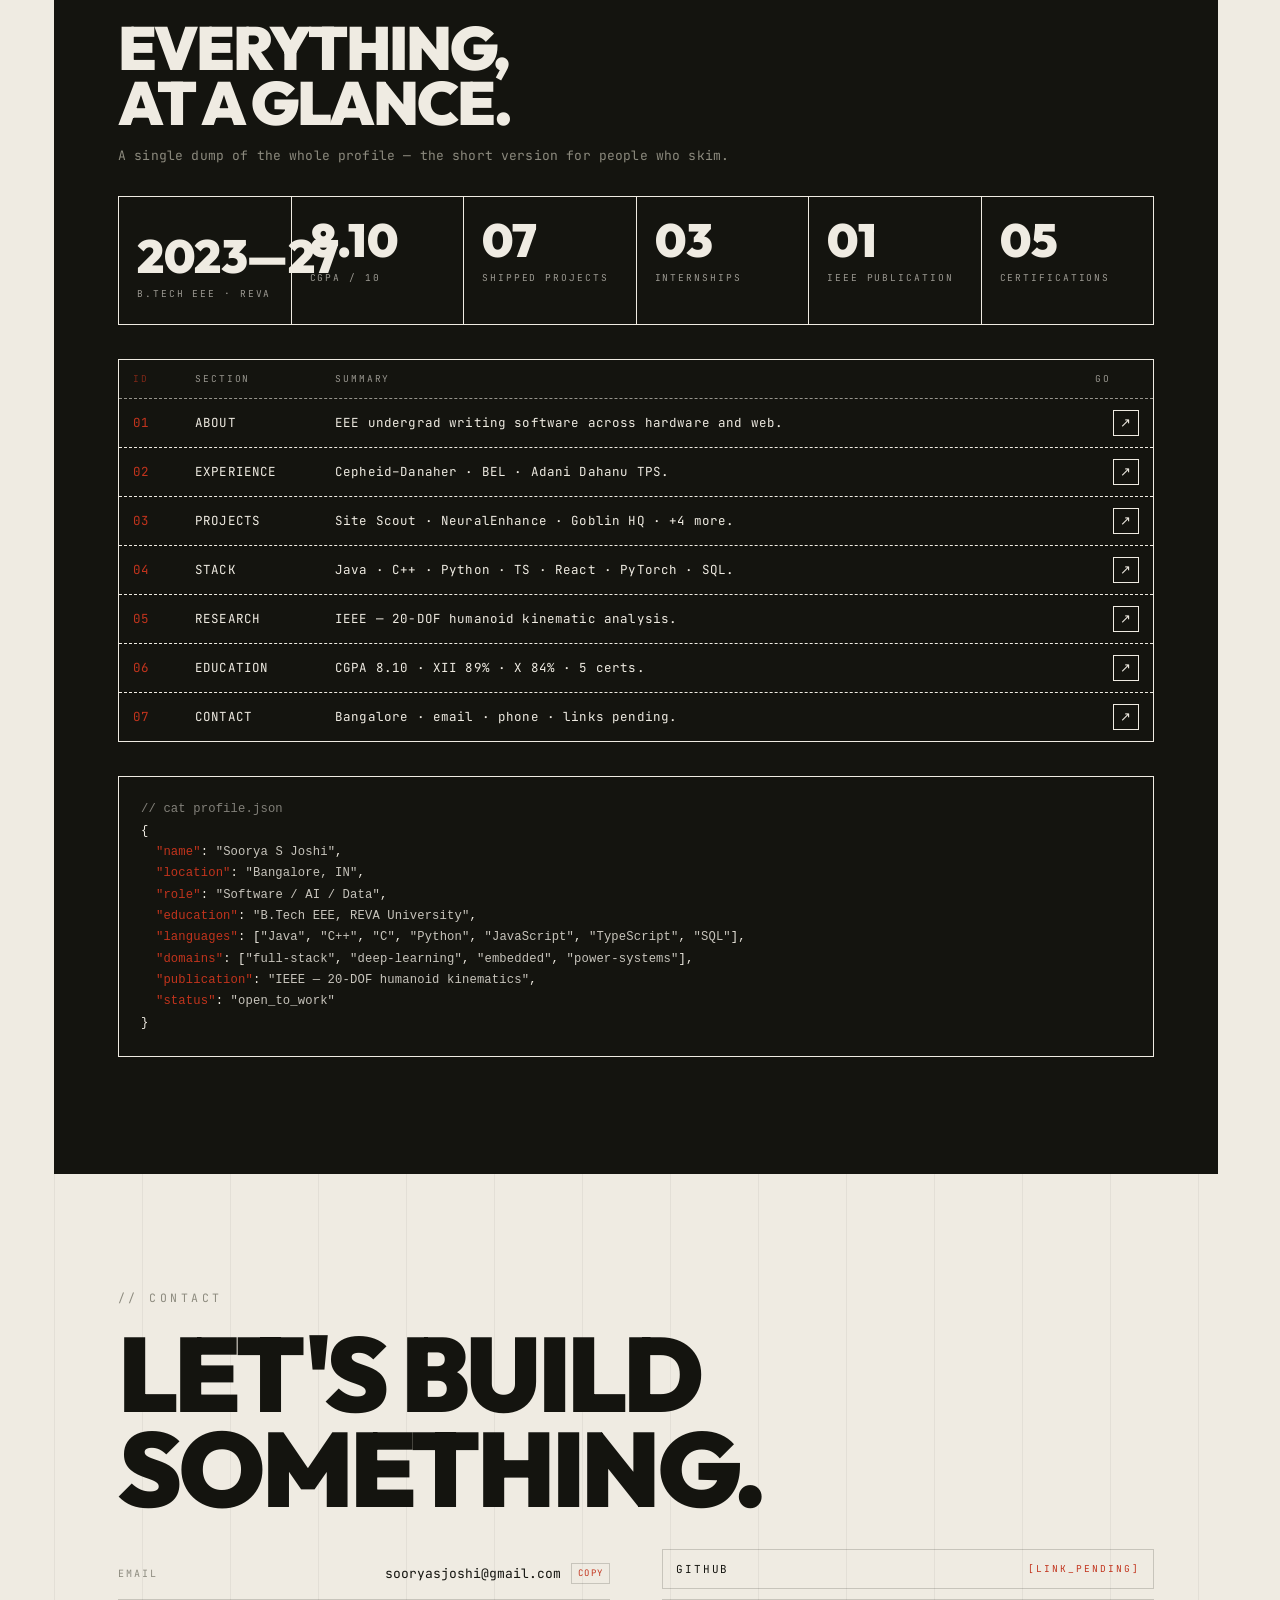
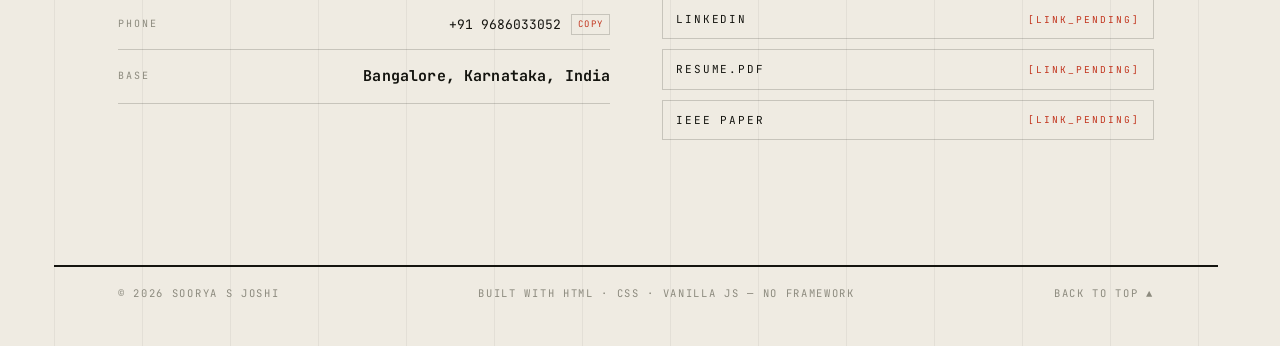
==== commit 93e7eea0: "Rebuild the shell as a code editor, move headlines to Ribes Chrome: - Nav becomes a tab strip of fil" ====
--- a/index.html
+++ b/index.html
@@ -6,7 +6,7 @@
 <title>SOORYA S JOSHI — Software / AI / Systems</title>
 <meta name="description" content="Portfolio of Soorya S Joshi — software development, AI/ML and electrical systems engineering. Bangalore, India." />
 <meta name="theme-color" content="#EFEBE2" />
-<link rel="preload" href="assets/fonts/Archivo-latin.woff2" as="font" type="font/woff2" crossorigin />
+<link rel="preload" href="assets/fonts/Outfit-latin.woff2" as="font" type="font/woff2" crossorigin />
 <link rel="preload" href="assets/fonts/JetBrainsMono-latin.woff2" as="font" type="font/woff2" crossorigin />
 <link rel="stylesheet" href="assets/css/fonts.css" />
 <link rel="stylesheet" href="assets/css/style.css" />
@@ -16,39 +16,35 @@
 <div class="scan" aria-hidden="true"></div>
 <div class="progress" aria-hidden="true"><span id="progressBar"></span></div>
 
-<!-- ─────────────────────────────  HEADER  ───────────────────────────── -->
-<header class="topbar" id="top">
-  <div class="topbar__id">
+<!-- ─────────────────────────────  IDE CHROME  ───────────────────────────── -->
+<div class="gutter" id="gutter" aria-hidden="true"></div>
+<div class="minimap" id="minimap" aria-hidden="true">
+  <div class="minimap__code" id="minimapCode"></div>
+  <div class="minimap__view" id="minimapView"></div>
+</div>
+
+<header class="titlebar" id="top">
+  <div class="titlebar__left">
     <span class="dot" aria-hidden="true"></span>
-    <a href="#top" class="topbar__name">S_JOSHI</a>
-    <span class="topbar__meta">// PORTFOLIO_v1.0</span>
-  </div>
-  <nav class="topbar__nav" aria-label="Primary">
-    <a href="#about">ABOUT</a>
-    <a href="#experience">WORK</a>
-    <a href="#projects">PROJECTS</a>
-    <a href="#stack">STACK</a>
-    <a href="#research">RESEARCH</a>
-    <a href="#overview">OVERVIEW</a>
-  </nav>
-  <div class="topbar__sys">
-    <span class="sys-clock" id="clock">--:--:--</span>
-    <button class="btn-ghost" id="themeToggle" aria-pressed="false" title="Toggle theme (T)">
-      <span id="themeLabel">DARK</span>
-    </button>
-    <button class="btn-ghost menu-toggle" id="menuToggle" aria-expanded="false" aria-controls="mobileNav">MENU</button>
+    <span class="crumb">
+      <span>~/portfolio</span><i aria-hidden="true">/</i><span>soorya-s-joshi</span><i aria-hidden="true">/</i><b>index.html</b>
+    </span>
+  </div>
+  <div class="titlebar__right">
+    <button class="btn-ghost" id="paletteBtn" title="Command palette (Ctrl/⌘ K)">⌘K</button>
+    <button class="btn-ghost" id="themeToggle" aria-pressed="false" title="Toggle theme (T)"><span id="themeLabel">DARK</span></button>
   </div>
 </header>
 
-<nav class="mobilenav" id="mobileNav" aria-label="Mobile">
-  <a href="#about"><i>01</i> ABOUT</a>
-  <a href="#experience"><i>02</i> EXPERIENCE</a>
-  <a href="#projects"><i>03</i> PROJECTS</a>
-  <a href="#stack"><i>04</i> STACK</a>
-  <a href="#research"><i>05</i> RESEARCH</a>
-  <a href="#education"><i>06</i> EDUCATION</a>
-  <a href="#overview"><i>07</i> OVERVIEW</a>
-  <a href="#contact"><i>08</i> CONTACT</a>
+<nav class="tabs" id="tabs" aria-label="Primary">
+  <a class="tab" data-file="about.md" href="#about"><i class="tab__ico" data-ext="md">MD</i>about.md<span class="tab__x" aria-hidden="true">×</span></a>
+  <a class="tab" data-file="experience.log" href="#experience"><i class="tab__ico" data-ext="log">LOG</i>experience.log<span class="tab__x" aria-hidden="true">×</span></a>
+  <a class="tab" data-file="projects.json" href="#projects"><i class="tab__ico" data-ext="json">{}</i>projects.json<span class="tab__x" aria-hidden="true">×</span></a>
+  <a class="tab" data-file="stack.yaml" href="#stack"><i class="tab__ico" data-ext="yaml">YML</i>stack.yaml<span class="tab__x" aria-hidden="true">×</span></a>
+  <a class="tab" data-file="research.bib" href="#research"><i class="tab__ico" data-ext="bib">BIB</i>research.bib<span class="tab__x" aria-hidden="true">×</span></a>
+  <a class="tab" data-file="education.md" href="#education"><i class="tab__ico" data-ext="md">MD</i>education.md<span class="tab__x" aria-hidden="true">×</span></a>
+  <a class="tab" data-file="overview.json" href="#overview"><i class="tab__ico" data-ext="json">{}</i>overview.json<span class="tab__x" aria-hidden="true">×</span></a>
+  <a class="tab" data-file="contact.env" href="#contact"><i class="tab__ico" data-ext="env">ENV</i>contact.env<span class="tab__x" aria-hidden="true">×</span></a>
 </nav>
 
 <main>
@@ -369,6 +365,30 @@
   </div>
 </footer>
 
+<footer class="statusbar" aria-hidden="true">
+  <div class="statusbar__left">
+    <span class="statusbar__branch">⑂ main</span>
+    <span id="sbSection">about.md</span>
+    <span class="statusbar__ok">● 0 problems</span>
+  </div>
+  <div class="statusbar__right">
+    <span id="sbLn">Ln 1, Col 1</span>
+    <span>Spaces: 2</span>
+    <span>UTF-8</span>
+    <span>LF</span>
+    <span>HTML</span>
+    <span id="clock">--:--:--</span>
+  </div>
+</footer>
+
+<div class="palette" id="palette" role="dialog" aria-modal="true" aria-label="Command palette" hidden>
+  <div class="palette__box">
+    <div class="palette__input"><span class="prompt">&gt;</span><input id="paletteInput" type="text" placeholder="go to section, run a command…" autocomplete="off" spellcheck="false" /></div>
+    <ul class="palette__list" id="paletteList" role="listbox"></ul>
+    <div class="palette__foot"><span><kbd>↑</kbd><kbd>↓</kbd> navigate</span><span><kbd>↵</kbd> run</span><span><kbd>esc</kbd> close</span></div>
+  </div>
+</div>
+
 <div class="toast" id="toast" role="status" aria-live="polite"></div>
 <script src="assets/js/main.js"></script>
 </body>
--- a/assets/css/fonts.css
+++ b/assets/css/fonts.css
@@ -1,22 +1,21 @@
-/* self-hosted: Archivo (variable wdth+wght) + JetBrains Mono (variable wght) */
+/* ── RIBES (display) ────────────────────────────────────────────────────
+   Drop the font files into assets/fonts/ as Ribes.woff2 (and optionally
+   Ribes.otf) and this face takes over every headline automatically.
+   Until then the browser skips these src entries and falls through to
+   Outfit below, which is the closest free geometric stand-in.
+   ---------------------------------------------------------------------- */
 @font-face {
-  font-family: 'Archivo';
+  font-family: 'Ribes';
   font-style: normal;
-  font-weight: 400 900;
-  font-stretch: 62% 125%;
+  font-weight: 100 900;
   font-display: swap;
-  src: url(../fonts/Archivo-latin-ext.woff2) format('woff2');
-  unicode-range: U+0100-02BA, U+02BD-02C5, U+02C7-02CC, U+02CE-02D7, U+02DD-02FF, U+0304, U+0308, U+0329, U+1D00-1DBF, U+1E00-1E9F, U+1EF2-1EFF, U+2020, U+20A0-20AB, U+20AD-20C0, U+2113, U+2C60-2C7F, U+A720-A7FF;
+  src: url(../fonts/Ribes.woff2) format('woff2'),
+       url(../fonts/Ribes.woff)  format('woff'),
+       url(../fonts/Ribes.otf)   format('opentype'),
+       url(../fonts/Ribes.ttf)   format('truetype');
 }
-@font-face {
-  font-family: 'Archivo';
-  font-style: normal;
-  font-weight: 400 900;
-  font-stretch: 62% 125%;
-  font-display: swap;
-  src: url(../fonts/Archivo-latin.woff2) format('woff2');
-  unicode-range: U+0000-00FF, U+0131, U+0152-0153, U+02BB-02BC, U+02C6, U+02DA, U+02DC, U+0304, U+0308, U+0329, U+2000-206F, U+20AC, U+2122, U+2191, U+2193, U+2212, U+2215, U+FEFF, U+FFFD;
-}
+
+/* self-hosted: JetBrains Mono (variable wght) */
 @font-face {
   font-family: 'JetBrains Mono';
   font-style: normal;
@@ -33,3 +32,21 @@
   src: url(../fonts/JetBrainsMono-latin.woff2) format('woff2');
   unicode-range: U+0000-00FF, U+0131, U+0152-0153, U+02BB-02BC, U+02C6, U+02DA, U+02DC, U+0304, U+0308, U+0329, U+2000-206F, U+20AC, U+2122, U+2191, U+2193, U+2212, U+2215, U+FEFF, U+FFFD;
 }
+
+/* ── Outfit — interim display face until Ribes lands ── */
+@font-face {
+  font-family: 'Outfit';
+  font-style: normal;
+  font-weight: 400 900;
+  font-display: swap;
+  src: url(../fonts/Outfit-latin-ext.woff2) format('woff2');
+  unicode-range: U+0100-02BA, U+02BD-02C5, U+02C7-02CC, U+02CE-02D7, U+02DD-02FF, U+0304, U+0308, U+0329, U+1D00-1DBF, U+1E00-1E9F, U+1EF2-1EFF, U+2020, U+20A0-20AB, U+20AD-20C0, U+2113, U+2C60-2C7F, U+A720-A7FF;
+}
+@font-face {
+  font-family: 'Outfit';
+  font-style: normal;
+  font-weight: 400 900;
+  font-display: swap;
+  src: url(../fonts/Outfit-latin.woff2) format('woff2');
+  unicode-range: U+0000-00FF, U+0131, U+0152-0153, U+02BB-02BC, U+02C6, U+02DA, U+02DC, U+0304, U+0308, U+0329, U+2000-206F, U+20AC, U+2122, U+2191, U+2193, U+2212, U+2215, U+FEFF, U+FFFD;
+}
--- a/assets/css/style.css
+++ b/assets/css/style.css
@@ -24,8 +24,13 @@
   --panel-bg:  rgba(255,255,255,.42);
 
   --mono: "JetBrains Mono", ui-monospace, SFMono-Regular, Menlo, Consolas, monospace;
-  --disp: "Archivo", "Archivo Black", Impact, sans-serif;
-
+  --disp: "Ribes", "Outfit", "Segoe UI", system-ui, sans-serif;
+
+  --gutter-w: 54px;
+  --minimap-w: 62px;
+  --titlebar-h: 38px;
+  --tabs-h: 36px;
+  --status-h: 26px;
   --pad: clamp(18px, 5vw, 64px);
   --maxw: 1240px;
   --ease: cubic-bezier(.2,.7,.2,1);
@@ -60,10 +65,13 @@
   font-weight:400;
   letter-spacing:.01em;
   overflow-x:hidden;
-  background-image:
-    linear-gradient(var(--grid) 1px, transparent 1px),
-    linear-gradient(90deg, var(--grid) 1px, transparent 1px);
-  background-size:44px 44px;
+  /* editor indent guides — vertical rules, like a code pane */
+  background-image:linear-gradient(90deg, var(--grid) 1px, transparent 1px);
+  background-size:88px 100%;
+  background-position:var(--gutter-w) 0;
+  padding-left:var(--gutter-w);
+  padding-right:var(--minimap-w);
+  padding-bottom:var(--status-h);
   transition:background-color .35s var(--ease), color .35s var(--ease);
 }
 
@@ -92,51 +100,120 @@
 /* ── layout ───────────────────────────────────────────────── */
 .wrap{ max-width:var(--maxw); margin:0 auto; padding-inline:var(--pad); }
 
-.band{ scroll-margin-top:62px; padding:clamp(56px,9vw,120px) 0; border-top:2px solid var(--rule); position:relative; }
+.band{ scroll-margin-top:calc(var(--titlebar-h) + var(--tabs-h) + 8px); padding:clamp(56px,9vw,120px) 0; border-top:2px solid var(--rule); position:relative; }
 .band--alt{ background:var(--bg-alt); }
 .band--dark{ background:var(--fg); color:var(--bg); border-color:var(--fg); }
 .band--dark .eyebrow{ color:var(--bg); opacity:.6; }
-
-/* ── header ───────────────────────────────────────────────── */
-.topbar{
+/* in a dark editor theme, a full inversion would flash white — go deeper instead */
+html[data-theme="dark"] .band--dark{ background:#050504; color:var(--fg); border-color:var(--hair); }
+html[data-theme="dark"] .band--dark .eyebrow{ color:var(--fg-faint); opacity:1; }
+html[data-theme="dark"] .ov__row a:hover{ background:var(--fg); color:#050504; }
+
+/* ── IDE chrome: title bar, tabs, gutter, minimap, status bar ──── */
+.titlebar{
   position:sticky; top:0; z-index:100;
   display:flex; align-items:center; justify-content:space-between; gap:16px;
-  padding:10px var(--pad);
-  border-bottom:2px solid var(--rule);
-  background:color-mix(in srgb, var(--bg) 88%, transparent);
-  backdrop-filter:blur(8px);
-  font-size:11.5px; letter-spacing:.14em; text-transform:uppercase;
-}
-.topbar__id{ display:flex; align-items:center; gap:10px; }
-.topbar__name{ text-decoration:none; font-weight:700; letter-spacing:.2em; }
-.topbar__meta{ color:var(--fg-faint); }
-.dot{ width:7px; height:7px; background:var(--signal); border-radius:50%; animation:pulse 2.4s infinite; }
+  height:var(--titlebar-h); padding:0 12px;
+  margin-left:calc(var(--gutter-w) * -1); margin-right:calc(var(--minimap-w) * -1);
+  border-bottom:1px solid var(--hair);
+  background:var(--bg-alt);
+  font-size:11px; letter-spacing:.1em;
+}
+.titlebar__left{ display:flex; align-items:center; gap:10px; min-width:0; }
+.titlebar__right{ display:flex; align-items:center; gap:8px; }
+.dot{ width:7px; height:7px; background:var(--signal); border-radius:50%; flex:none; animation:pulse 2.4s infinite; }
 @keyframes pulse{ 0%,100%{opacity:1} 50%{opacity:.25} }
-
-.topbar__nav{ display:flex; gap:22px; }
-.topbar__nav a{
-  text-decoration:none; color:var(--fg-soft); position:relative; padding-bottom:2px;
-  transition:color .2s var(--ease);
-}
-.topbar__nav a::after{
-  content:""; position:absolute; left:0; bottom:-1px; height:1px; width:0;
-  background:var(--signal); transition:width .25s var(--ease);
-}
-.topbar__nav a:hover, .topbar__nav a.is-active{ color:var(--fg); }
-.topbar__nav a:hover::after, .topbar__nav a.is-active::after{ width:100%; }
-
-.topbar__sys{ display:flex; align-items:center; gap:10px; }
-.sys-clock{ color:var(--fg-faint); font-variant-numeric:tabular-nums; }
+.crumb{ color:var(--fg-faint); white-space:nowrap; overflow:hidden; text-overflow:ellipsis; }
+.crumb b{ color:var(--fg); font-weight:500; }
+.crumb i{ font-style:normal; opacity:.45; margin:0 6px; }
 
 .btn-ghost{
-  font:inherit; font-size:11px; letter-spacing:.14em; text-transform:uppercase;
-  background:transparent; color:var(--fg); border:1px solid var(--rule);
-  padding:5px 10px; cursor:pointer; transition:background .2s var(--ease), color .2s var(--ease);
-}
-.btn-ghost:hover{ background:var(--fg); color:var(--bg); }
-.menu-toggle{ display:none; }
-
-.mobilenav{ display:none; }
+  font:inherit; font-size:10.5px; letter-spacing:.12em; text-transform:uppercase;
+  background:transparent; color:var(--fg-soft); border:1px solid var(--hair);
+  padding:4px 9px; cursor:pointer; transition:background .2s var(--ease), color .2s var(--ease), border-color .2s var(--ease);
+}
+.btn-ghost:hover{ background:var(--fg); color:var(--bg); border-color:var(--fg); }
+
+.tabs{
+  position:sticky; top:var(--titlebar-h); z-index:99;
+  display:flex; align-items:stretch; height:var(--tabs-h);
+  margin-left:calc(var(--gutter-w) * -1); margin-right:calc(var(--minimap-w) * -1);
+  background:var(--bg-alt); border-bottom:1px solid var(--rule);
+  overflow-x:auto; overflow-y:hidden; scrollbar-width:none;
+}
+.tabs::-webkit-scrollbar{ display:none; }
+.tab{
+  display:flex; align-items:center; gap:8px; flex:none;
+  padding:0 14px; text-decoration:none; white-space:nowrap;
+  font-size:11.5px; letter-spacing:.04em; color:var(--fg-faint);
+  border-right:1px solid var(--hair); border-top:2px solid transparent;
+  transition:background .18s var(--ease), color .18s var(--ease);
+}
+.tab:hover{ background:var(--bg); color:var(--fg-soft); }
+.tab.is-active{ background:var(--bg); color:var(--fg); border-top-color:var(--signal); }
+.tab__ico{
+  font-style:normal; font-size:8.5px; letter-spacing:.06em;
+  border:1px solid var(--hair); padding:1px 3px; color:var(--fg-faint);
+}
+.tab.is-active .tab__ico{ color:var(--signal); border-color:var(--signal); }
+.tab__x{ opacity:0; font-size:13px; line-height:1; }
+.tab:hover .tab__x, .tab.is-active .tab__x{ opacity:.4; }
+
+/* line-number gutter */
+.gutter{
+  position:fixed; left:0; top:calc(var(--titlebar-h) + var(--tabs-h)); bottom:var(--status-h);
+  width:var(--gutter-w); z-index:60;
+  border-right:1px solid var(--hair); background:var(--bg-alt);
+  font-size:10.5px; line-height:22px; color:var(--fg-faint);
+  text-align:right; overflow:hidden; user-select:none;
+  padding-top:8px;
+}
+.gutter span{ display:block; padding-right:10px; opacity:.55; font-variant-numeric:tabular-nums; }
+.gutter span.is-caret{ opacity:1; color:var(--signal); }
+
+/* minimap */
+.minimap{
+  position:fixed; right:0; top:calc(var(--titlebar-h) + var(--tabs-h)); bottom:var(--status-h);
+  width:var(--minimap-w); z-index:60;
+  border-left:1px solid var(--hair); background:var(--bg-alt);
+  overflow:hidden; cursor:pointer;
+}
+.minimap__code{ padding:8px 7px; display:flex; flex-direction:column; gap:2px; }
+.minimap__code i{ display:block; height:2px; background:var(--fg); opacity:.22; }
+.minimap__code i.h{ opacity:.5; height:3px; background:var(--signal); }
+.minimap__code hr{ border:0; border-top:1px solid var(--hair); margin:5px 0; }
+.minimap__view{
+  position:absolute; left:0; right:0; height:40px;
+  background:color-mix(in srgb, var(--fg) 12%, transparent);
+  border-top:1px solid var(--hair); border-bottom:1px solid var(--hair);
+  pointer-events:none;
+}
+
+/* status bar */
+.statusbar{
+  position:fixed; left:0; right:0; bottom:0; z-index:101;
+  display:flex; align-items:center; justify-content:space-between; gap:12px;
+  height:var(--status-h); padding:0 12px;
+  background:var(--fg); color:var(--bg);
+  font-size:10px; letter-spacing:.08em; white-space:nowrap; overflow:hidden;
+}
+.statusbar__left, .statusbar__right{ display:flex; align-items:center; gap:16px; min-width:0; }
+.statusbar span{ opacity:.78; }
+.statusbar__branch{ opacity:1 !important; font-weight:700; }
+.statusbar__ok{ color:var(--ok); opacity:1 !important; }
+
+/* command palette */
+.palette{ position:fixed; inset:0; z-index:140; background:rgba(0,0,0,.45); display:grid; justify-items:center; align-items:start; padding-top:12vh; }
+.palette[hidden]{ display:none; }
+.palette__box{ width:min(560px, 92vw); background:var(--bg); border:1px solid var(--rule); box-shadow:8px 8px 0 rgba(0,0,0,.25); }
+.palette__input{ display:flex; align-items:center; gap:10px; padding:12px 14px; border-bottom:1px solid var(--hair); }
+.palette__input input{ flex:1; font:inherit; font-size:14px; background:transparent; border:0; color:var(--fg); outline:none; }
+.palette__list{ list-style:none; margin:0; padding:0; max-height:46vh; overflow:auto; }
+.palette__list li{ display:flex; justify-content:space-between; gap:12px; padding:10px 14px; font-size:12.5px; color:var(--fg-soft); cursor:pointer; }
+.palette__list li em{ font-style:normal; font-size:10px; letter-spacing:.14em; color:var(--fg-faint); }
+.palette__list li.is-sel{ background:var(--fg); color:var(--bg); }
+.palette__list li.is-sel em{ color:var(--bg); opacity:.7; }
+.palette__foot{ display:flex; gap:18px; padding:9px 14px; border-top:1px solid var(--hair); font-size:9.5px; letter-spacing:.14em; color:var(--fg-faint); }
 
 /* ── hero ─────────────────────────────────────────────────── */
 .hero{ padding-top:clamp(40px,7vw,86px); }
@@ -150,14 +227,12 @@
 .display{
   font-family:var(--disp);
   font-weight:900;
-  font-stretch:80%;
-  line-height:.88;
-  letter-spacing:-.018em;
-  word-spacing:-.06em;
+  line-height:.9;
+  letter-spacing:-.035em;
   text-transform:uppercase;
 }
-.display--xl{ font-size:clamp(3.1rem, 9.4vw, 7.4rem); }
-.display--lg{ font-size:clamp(2.1rem, 5.6vw, 4.2rem); margin-bottom:28px; }
+.display--xl{ font-size:clamp(2.7rem, 8.2vw, 6.6rem); }
+.display--lg{ font-size:clamp(1.9rem, 5vw, 3.8rem); margin-bottom:28px; }
 
 .hero__role{ display:flex; flex-wrap:wrap; gap:8px; margin:26px 0 22px; }
 .tag{
@@ -211,7 +286,7 @@
 .statgrid div{ padding:14px 12px; border-right:1px solid var(--hair); }
 .statgrid div:last-child{ border-right:0; }
 .statgrid dt{ font-size:9.5px; letter-spacing:.18em; color:var(--fg-faint); }
-.statgrid dd{ margin:4px 0 0; font-family:var(--disp); font-weight:900; font-stretch:86%; font-size:26px; line-height:1; }
+.statgrid dd{ margin:4px 0 0; font-family:var(--disp); font-weight:900; font-size:26px; line-height:1; }
 .statgrid dd small{ font-size:12px; color:var(--fg-faint); }
 
 /* ── ticker ───────────────────────────────────────────────── */
@@ -250,7 +325,7 @@
 }
 .log__row.is-in{ opacity:1; transform:none; }
 .log__idx{ font-size:11px; letter-spacing:.16em; color:var(--signal); }
-.log__main h3{ font-family:var(--disp); font-weight:800; font-stretch:88%; font-size:clamp(1.25rem,2.4vw,1.72rem); text-transform:uppercase; line-height:1.05; }
+.log__main h3{ font-family:var(--disp); font-weight:800; font-size:clamp(1.25rem,2.4vw,1.72rem); text-transform:uppercase; line-height:1.05; }
 .log__org{ color:var(--fg-faint); font-size:12px; margin:6px 0 14px; letter-spacing:.06em; }
 .sep{ opacity:.5; margin:0 6px; }
 .bullets{ margin:0 0 14px; padding-left:18px; }
@@ -272,7 +347,7 @@
 .prj{ display:grid; grid-template-columns:1.2fr .8fr; gap:clamp(22px,4vw,48px); animation:fade .4s var(--ease); }
 @keyframes fade{ from{ opacity:0; transform:translateY(8px); } }
 @media (prefers-reduced-motion: reduce){ .prj{ animation:none; } }
-.prj h3{ font-family:var(--disp); font-weight:900; font-stretch:84%; text-transform:uppercase;
+.prj h3{ font-family:var(--disp); font-weight:900; text-transform:uppercase;
   font-size:clamp(1.7rem,4vw,3rem); line-height:.94; letter-spacing:-.01em; }
 .prj__kicker{ font-size:10.5px; letter-spacing:.24em; color:var(--signal); margin:0 0 10px; }
 .prj__desc{ color:var(--fg-soft); margin-top:16px; max-width:58ch; }
@@ -306,7 +381,7 @@
 /* ── stack ────────────────────────────────────────────────── */
 .stack{ display:grid; grid-template-columns:repeat(auto-fit,minmax(288px,1fr)); border-top:1px solid var(--rule); border-left:1px solid var(--rule); }
 .stack__cell{ border-right:1px solid var(--rule); border-bottom:1px solid var(--rule); padding:24px 22px; }
-.stack__cell h4{ font-family:var(--disp); font-weight:800; font-stretch:88%; font-size:1.05rem; text-transform:uppercase; letter-spacing:.02em; }
+.stack__cell h4{ font-family:var(--disp); font-weight:800; font-size:1.05rem; text-transform:uppercase; letter-spacing:.02em; }
 .stack__no{ font-size:10px; letter-spacing:.2em; color:var(--signal); display:block; margin-bottom:10px; }
 .stack__cell ul{ list-style:none; margin:14px 0 0; padding:0; display:flex; flex-wrap:wrap; gap:6px; }
 .stack__cell li{ border:1px solid var(--hair); padding:4px 9px; font-size:11px; color:var(--fg-soft); transition:border-color .2s var(--ease), color .2s var(--ease); }
@@ -315,7 +390,7 @@
 /* ── research ─────────────────────────────────────────────── */
 .paper{ padding:clamp(24px,4vw,44px); max-width:860px; }
 .paper__tag{ font-size:10px; letter-spacing:.24em; color:var(--signal); margin-bottom:14px; }
-.paper h3{ font-family:var(--disp); font-weight:800; font-stretch:88%; text-transform:uppercase; font-size:clamp(1.3rem,2.8vw,2rem); line-height:1.02; margin-bottom:16px; }
+.paper h3{ font-family:var(--disp); font-weight:800; text-transform:uppercase; font-size:clamp(1.3rem,2.8vw,2rem); line-height:1.02; margin-bottom:16px; }
 .paper p{ color:var(--fg-soft); max-width:64ch; }
 
 /* ── education ────────────────────────────────────────────── */
@@ -330,10 +405,10 @@
 
 /* ── overview ─────────────────────────────────────────────── */
 .ov{ display:grid; gap:clamp(20px,3vw,34px); }
-.ov__metrics{ display:grid; grid-template-columns:repeat(auto-fit,minmax(150px,1fr)); border-top:1px solid; border-left:1px solid; border-color:currentColor; }
+.ov__metrics{ display:grid; grid-template-columns:repeat(auto-fit,minmax(168px,1fr)); border-top:1px solid; border-left:1px solid; border-color:currentColor; }
 .ov__metric{ border-right:1px solid currentColor; border-bottom:1px solid currentColor; padding:20px 18px; }
-.ov__metric--sm b{ font-size:clamp(1.5rem,3vw,2.2rem); letter-spacing:-.02em; }
-.ov__metric b{ display:block; font-family:var(--disp); font-weight:900; font-stretch:84%; font-size:clamp(1.9rem,4vw,2.9rem); line-height:1; }
+.ov__metric--sm b{ font-size:clamp(1.1rem,2.1vw,1.6rem); letter-spacing:-.01em; white-space:nowrap; padding-top:.35em; }
+.ov__metric b{ display:block; font-family:var(--disp); font-weight:900; font-size:clamp(1.9rem,4vw,2.9rem); line-height:1; }
 .ov__metric span{ font-size:9.5px; letter-spacing:.2em; opacity:.62; }
 
 .ov__table{ border:1px solid currentColor; font-size:12.5px; }
@@ -391,12 +466,24 @@
 :focus-visible{ outline:2px solid var(--signal); outline-offset:3px; }
 
 /* ── responsive ───────────────────────────────────────────── */
+@media (max-width: 1100px){
+  :root{ --minimap-w:0px; }
+  .minimap{ display:none; }
+}
+@media (max-width: 900px){
+  :root{ --gutter-w:0px; }
+  .gutter{ display:none; }
+  body{ background-position:0 0; }
+}
 @media (max-width: 1040px){
   .hero__grid, .cols, .cols--split, .prj, .contact{ grid-template-columns:1fr; }
   .col--meta{ border-left:0; border-top:1px solid var(--hair); padding-left:0; padding-top:24px; }
 }
 @media (max-width: 760px){
-  body{ font-size:14px; background-size:32px 32px; }
+  :root{ --status-h:0px; }
+  .statusbar{ display:none; }
+  .crumb span, .crumb i{ display:none; }
+  body{ font-size:14px; background-size:64px 100%; }
   .topbar__nav{ display:none; }
   .topbar__meta{ display:none; }
   .menu-toggle{ display:inline-block; }
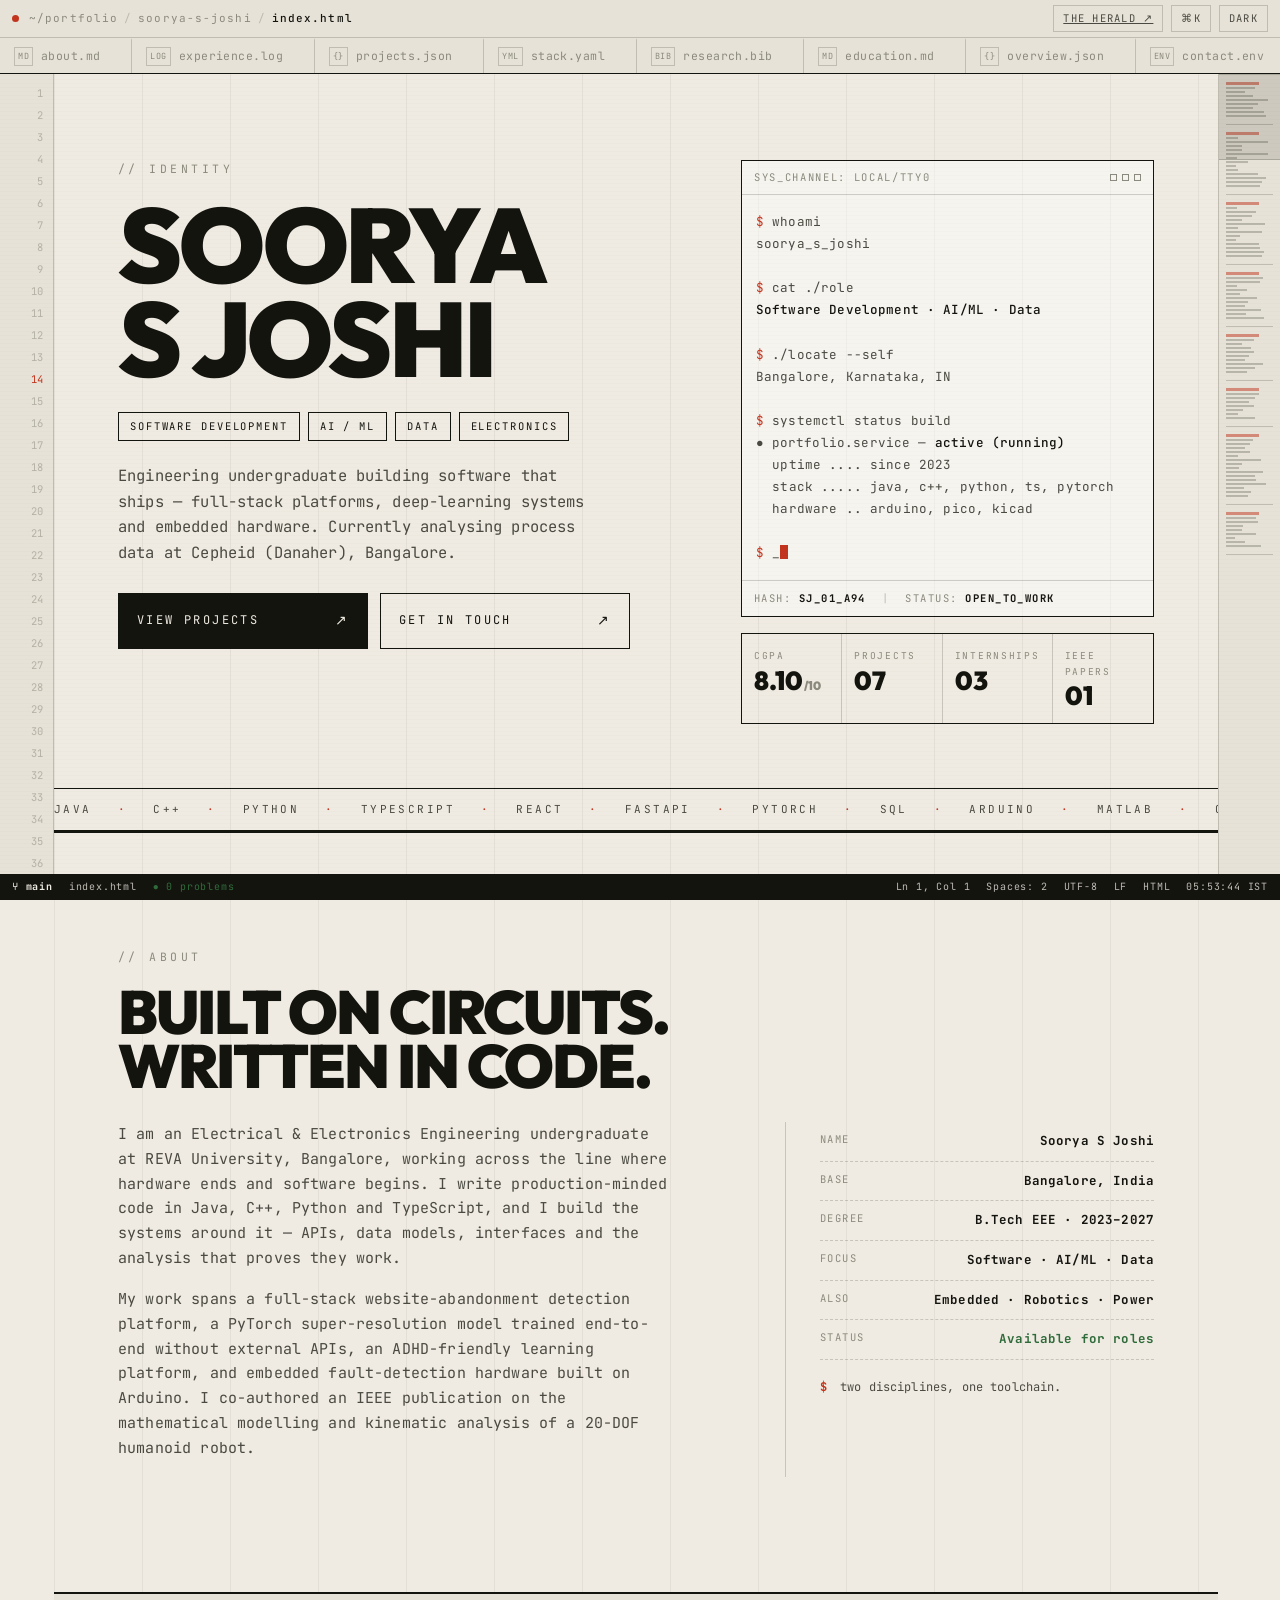
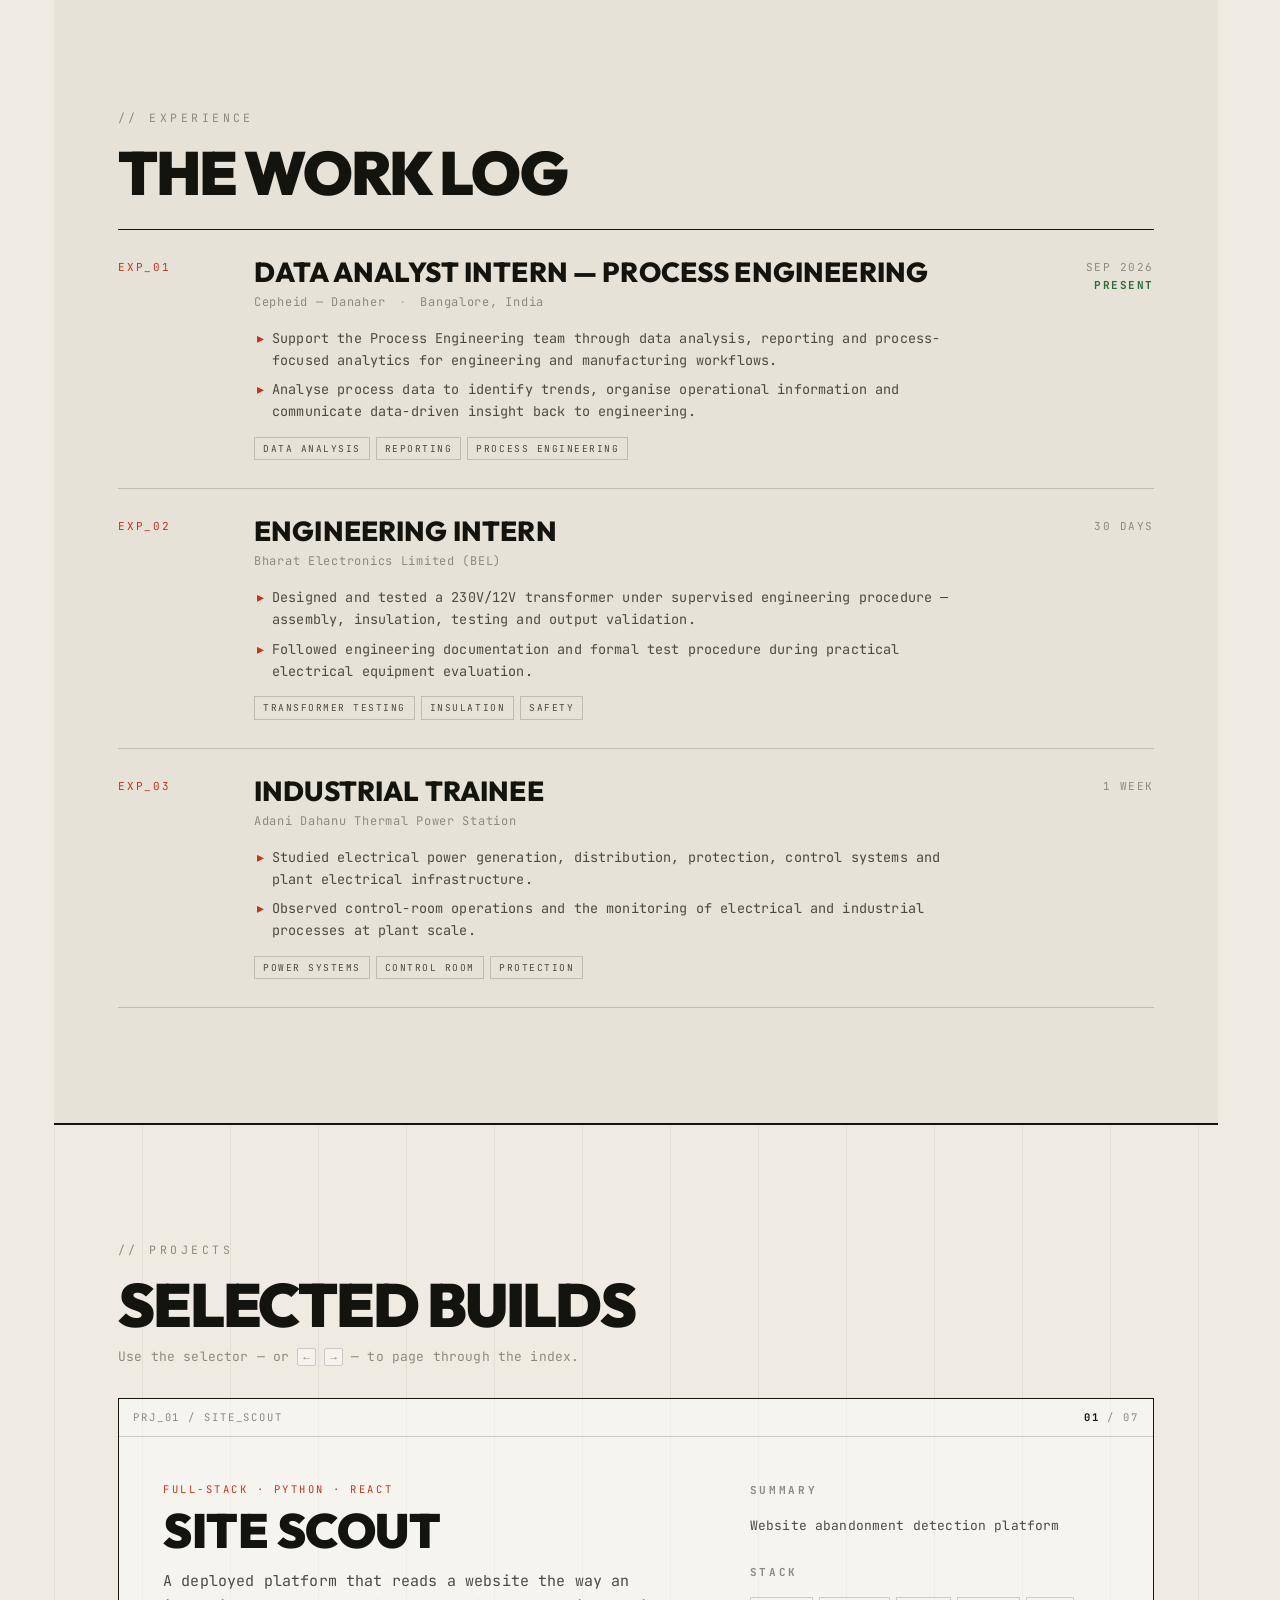
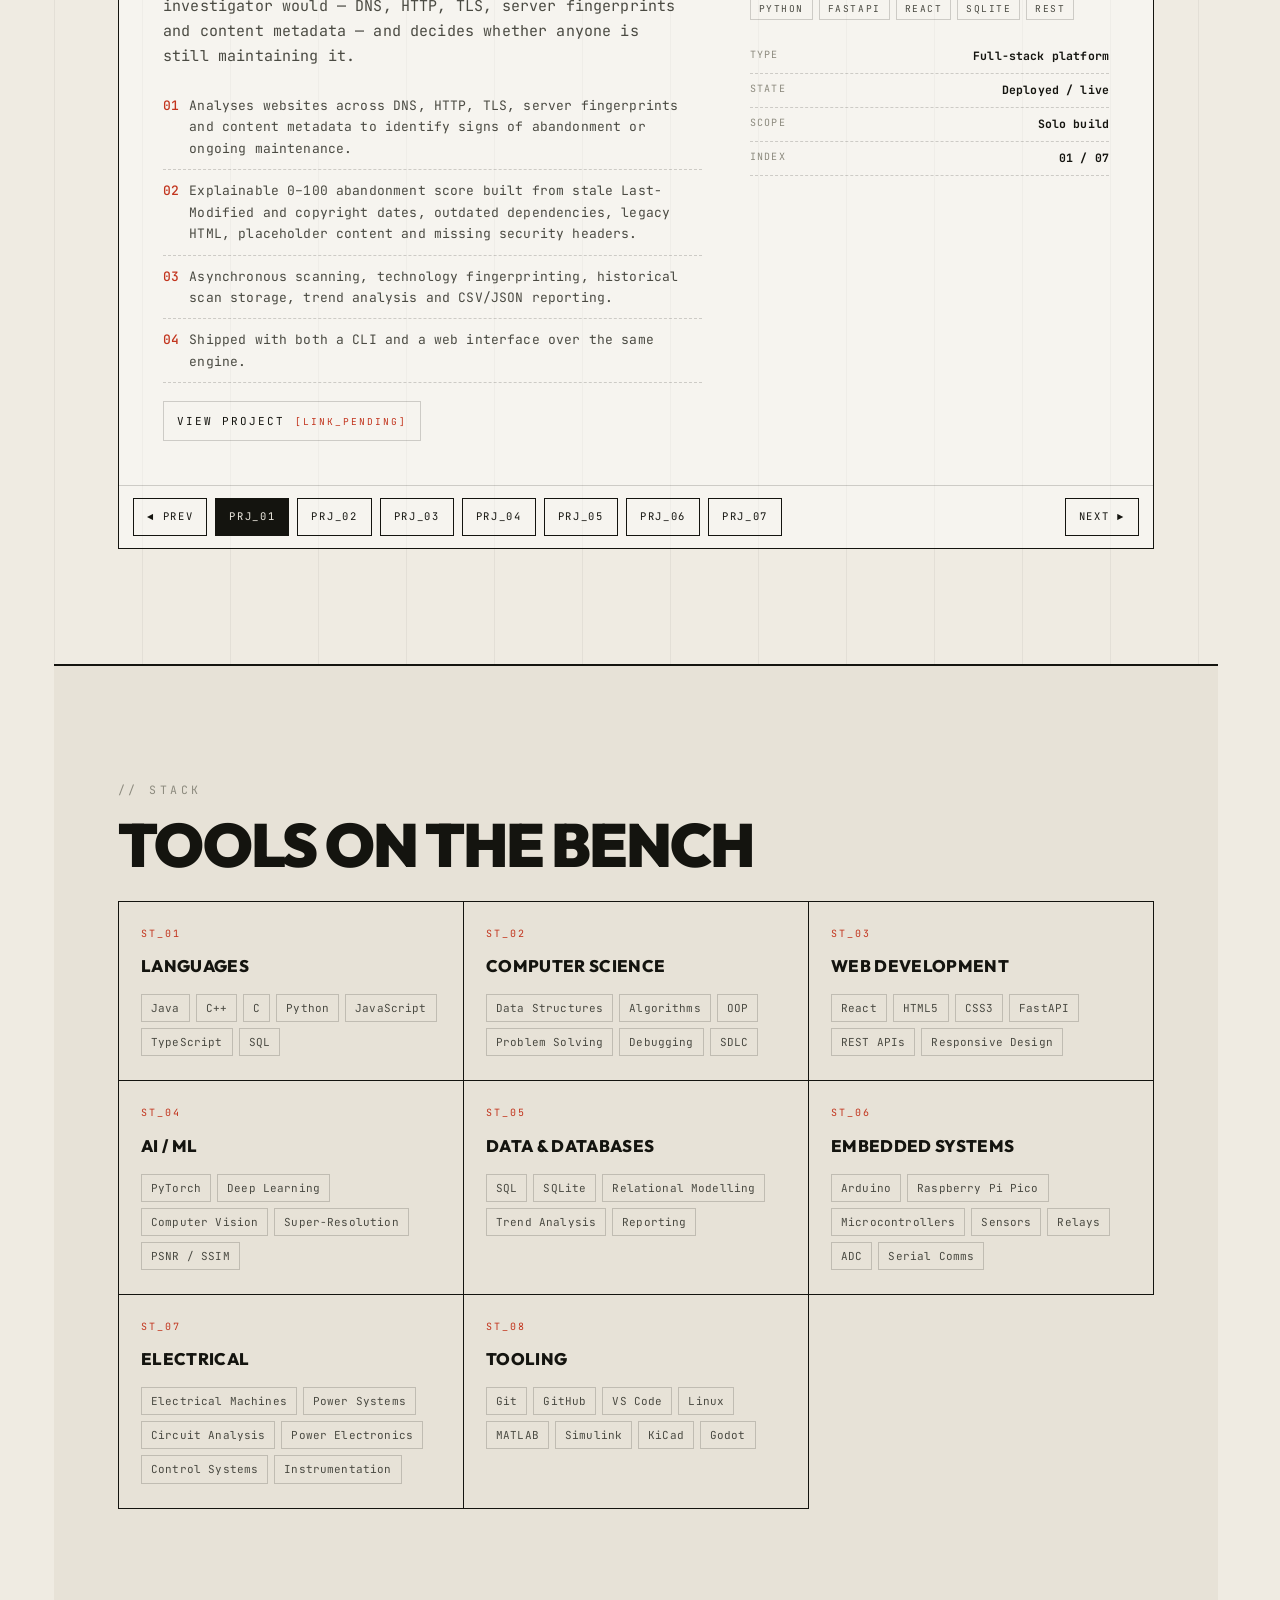
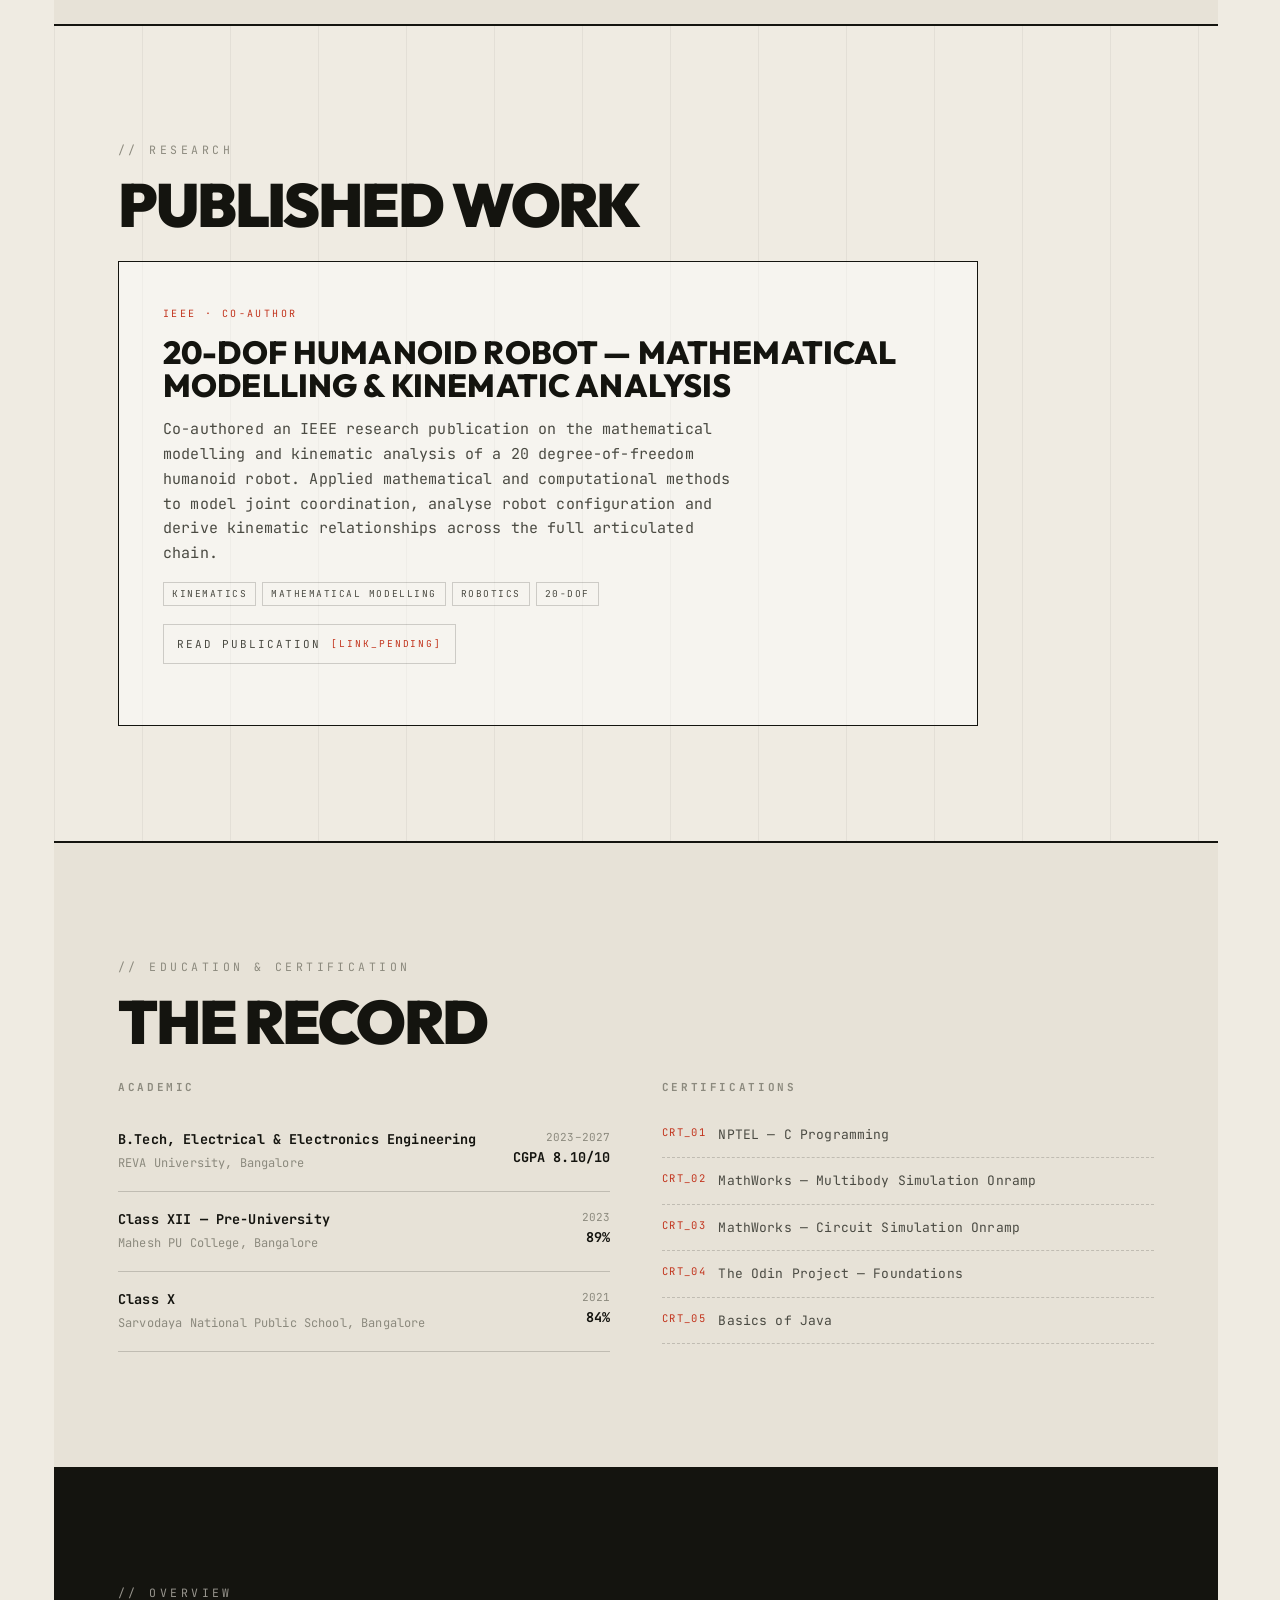
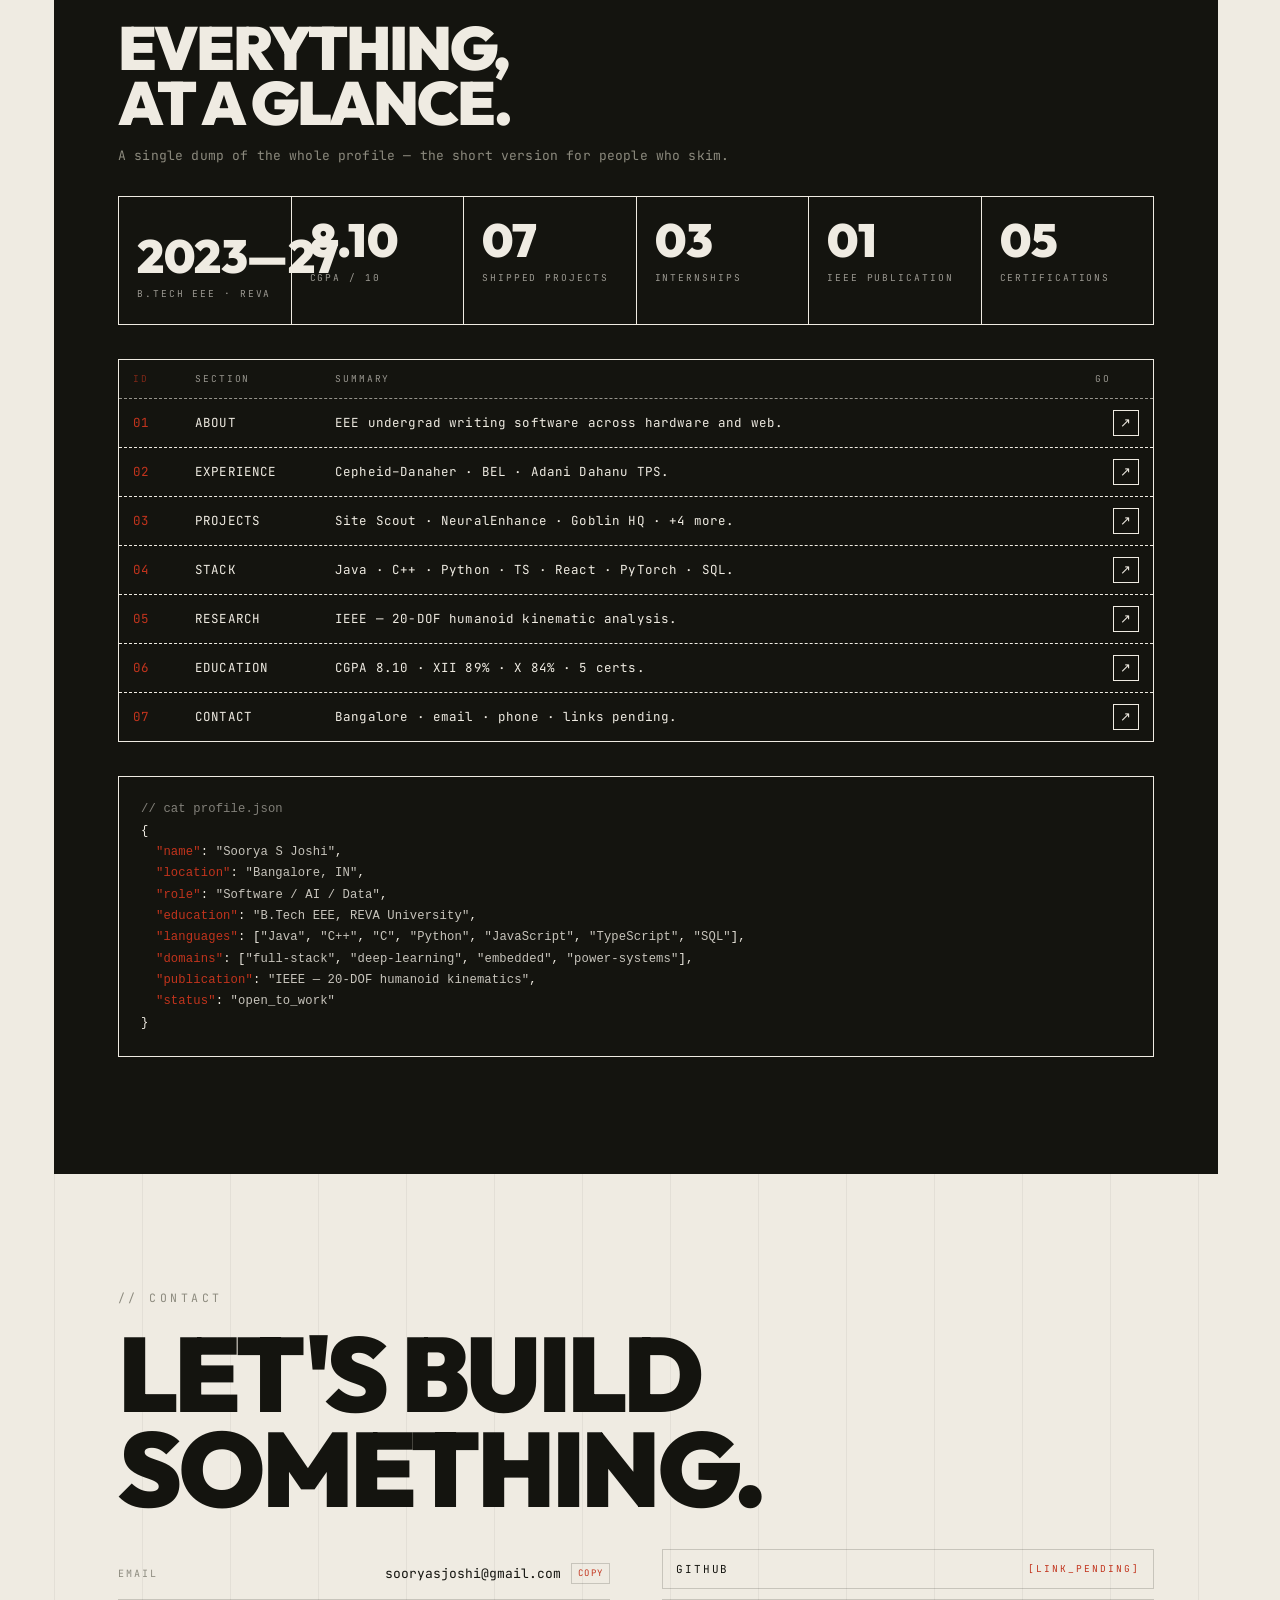
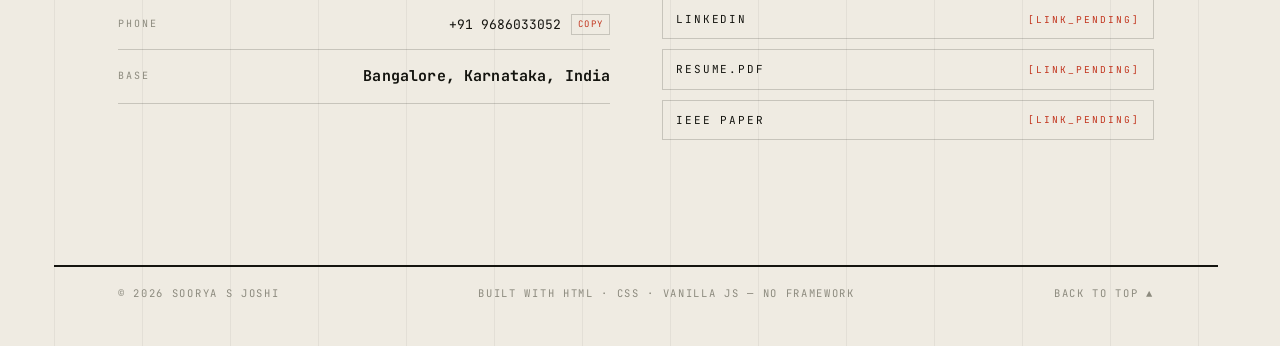
==== commit fa06145a: "Add a newspaper edition: The Joshi Herald A second, complete edition of the portfolio under newspape" ====
--- a/index.html
+++ b/index.html
@@ -31,6 +31,7 @@
     </span>
   </div>
   <div class="titlebar__right">
+    <a class="btn-ghost" href="newspaper/index.html" title="The newspaper edition">THE HERALD ↗</a>
     <button class="btn-ghost" id="paletteBtn" title="Command palette (Ctrl/⌘ K)">⌘K</button>
     <button class="btn-ghost" id="themeToggle" aria-pressed="false" title="Toggle theme (T)"><span id="themeLabel">DARK</span></button>
   </div>
